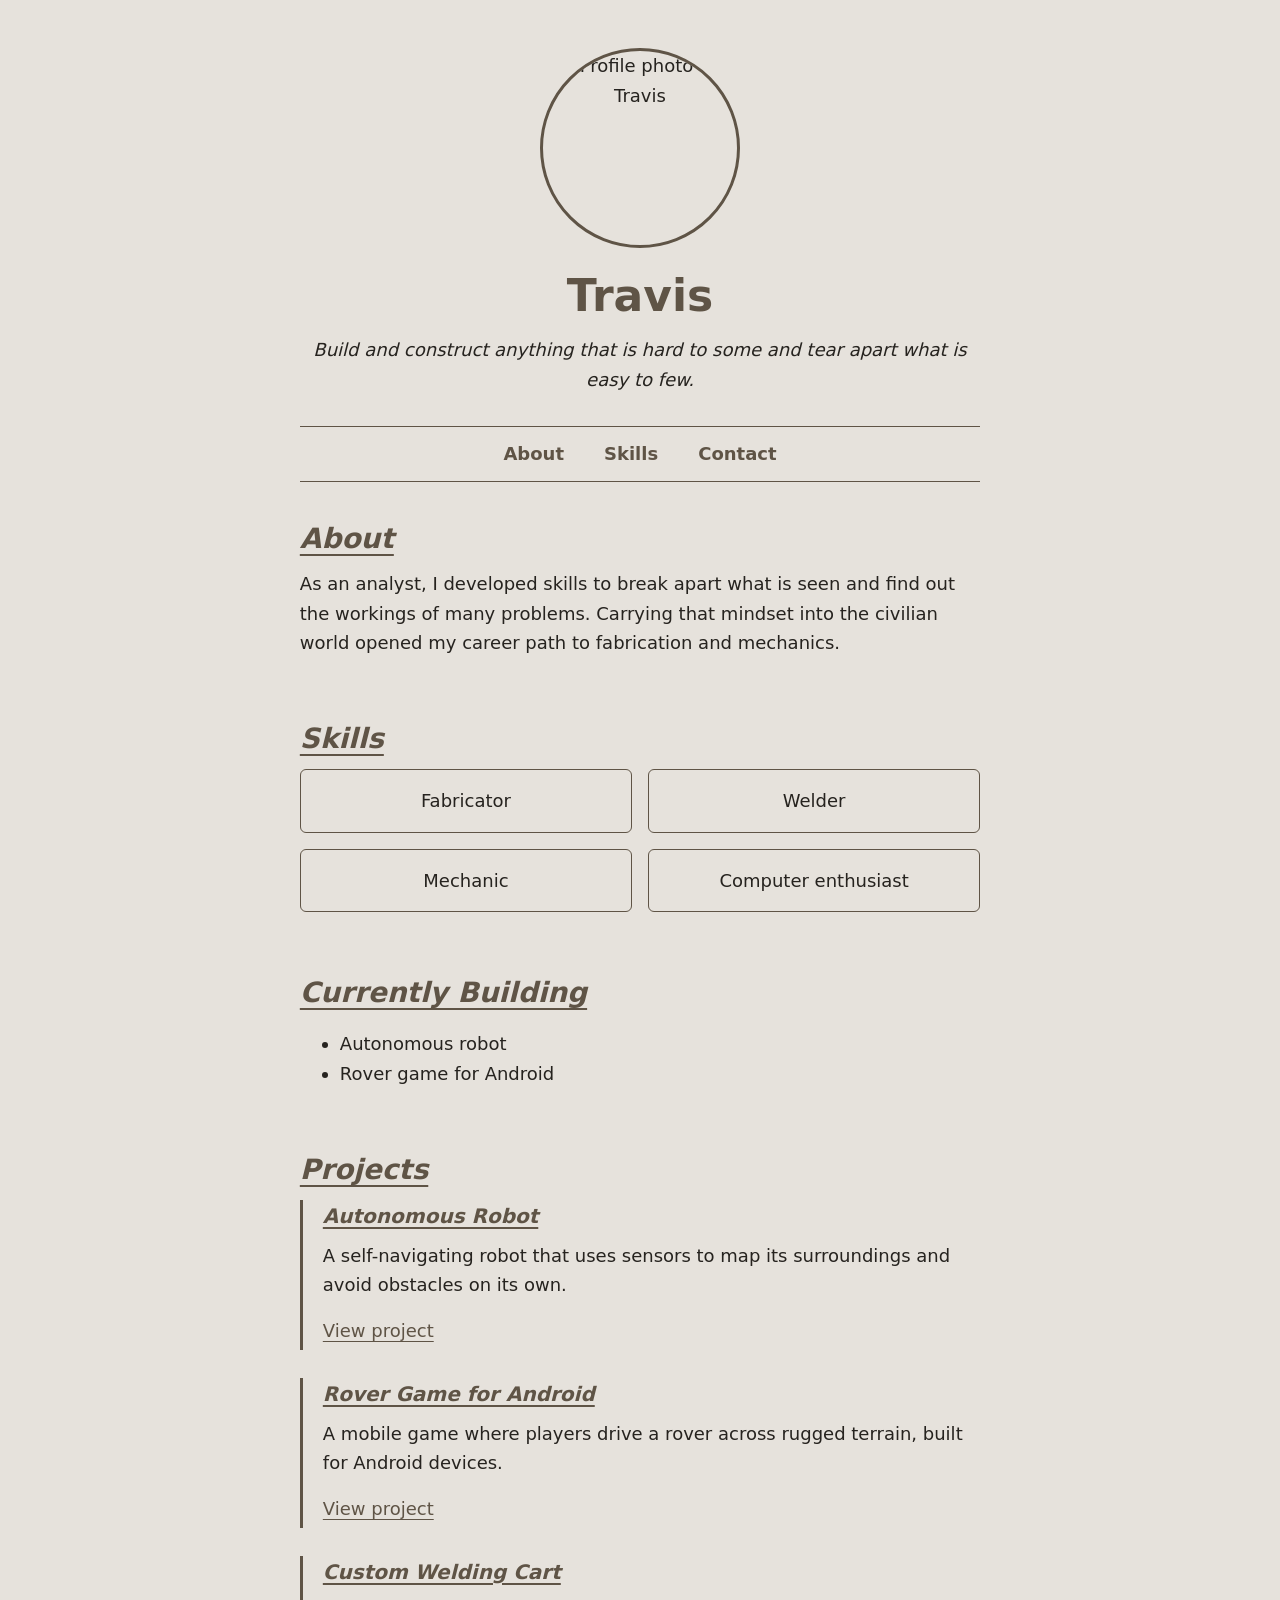
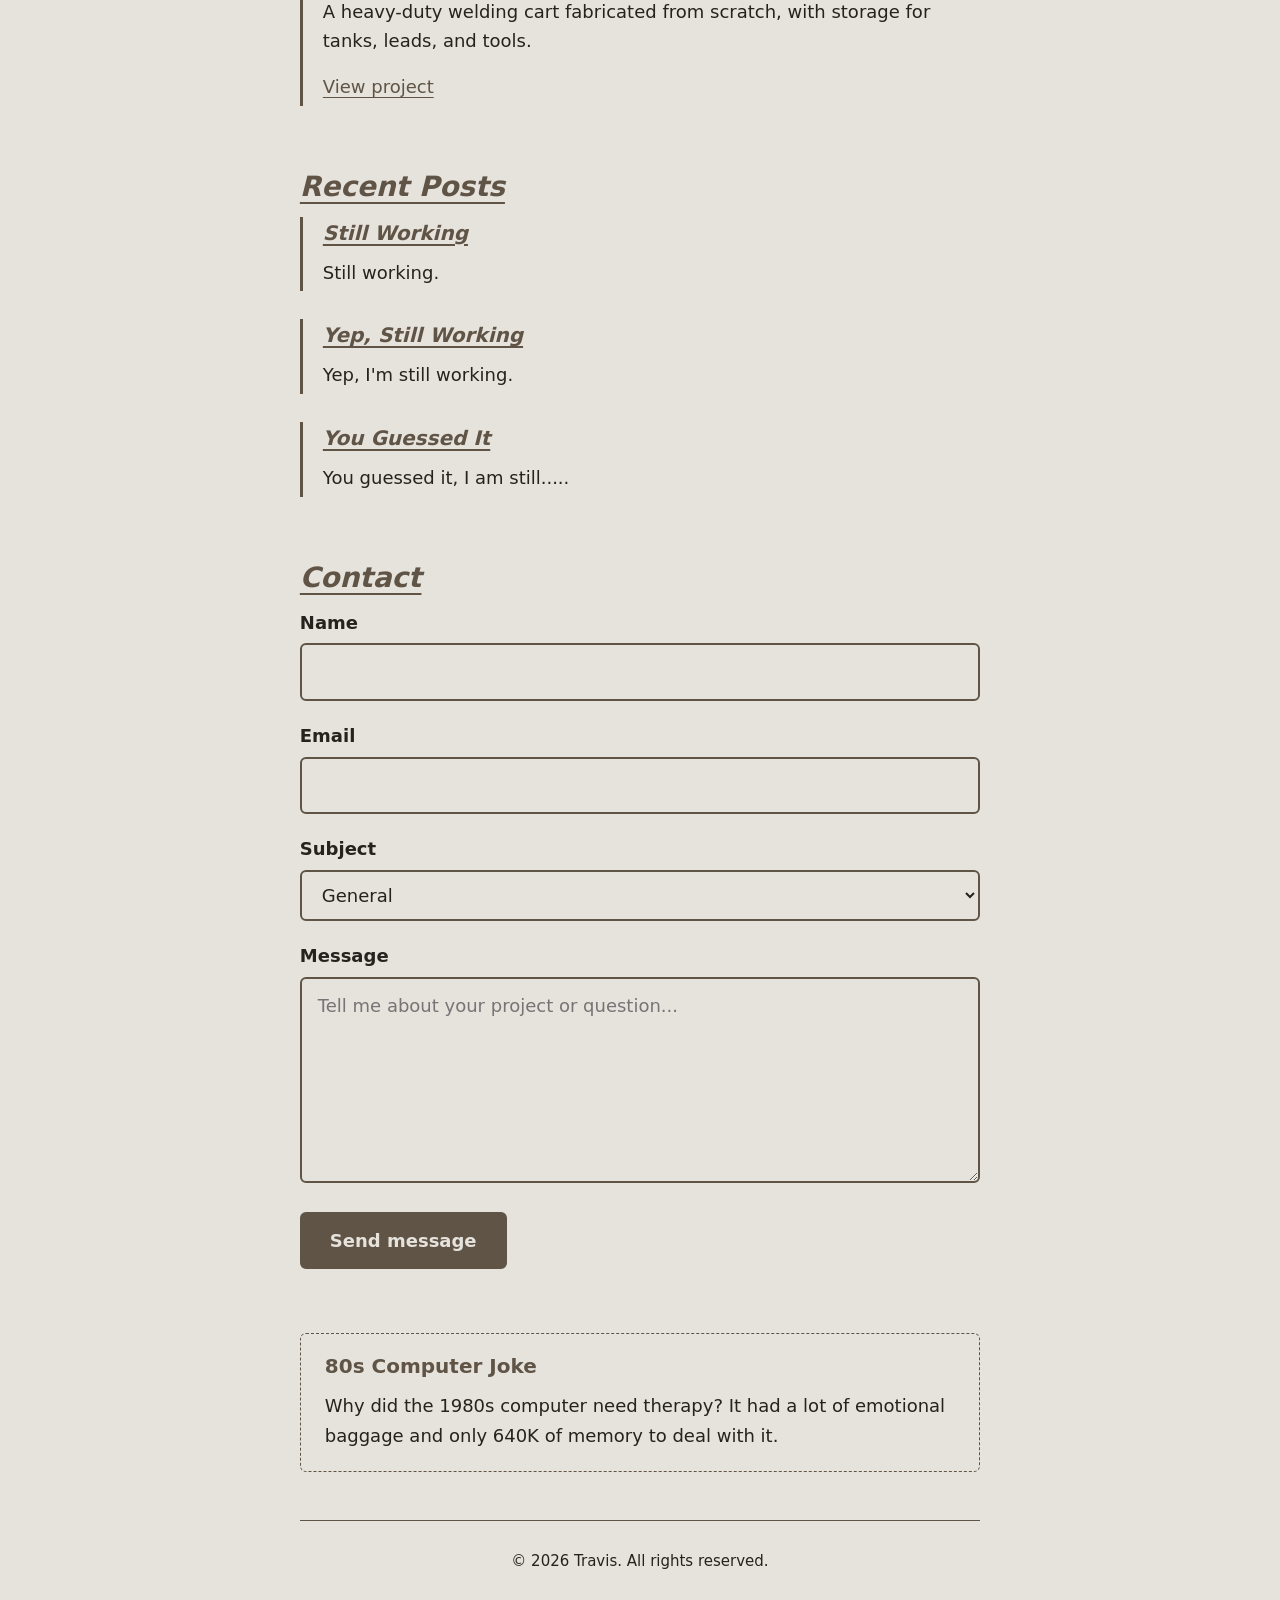
==== index.html @ 4f6b43a0 "Add responsive personal profile page with contact form - index.html: profile page structure and a co" ====
<!DOCTYPE html>
<html lang="en">
<head>
  <meta charset="UTF-8">
  <meta name="viewport" content="width=device-width, initial-scale=1.0">
  <meta name="description" content="Personal profile of Travis, an engineer building for the future.">
  <title>Travis | Profile</title>
  <link rel="stylesheet" href="styles.css">
  <script src="script.js" defer></script>
</head>
<body>

  <header>
    <img src="https://placehold.co/200x200" alt="Profile photo of Travis" width="200" height="200">
    <h1>Travis</h1>
    <p>Build and construct anything that is hard to some and tear apart what is easy to few.</p>
  </header>

  <nav aria-label="Main navigation">
    <button type="button" class="nav-toggle" aria-expanded="false" aria-controls="nav-links" aria-label="Open menu">
      <span class="nav-toggle-line"></span>
      <span class="nav-toggle-line"></span>
      <span class="nav-toggle-line"></span>
    </button>
    <ul id="nav-links">
      <li><a href="#">About</a></li>
      <li><a href="#">Skills</a></li>
      <li><a href="#">Contact</a></li>
    </ul>
  </nav>

  <main>
    <section id="about">
      <h2>About</h2>
      <p>
        As an analyst, I developed skills to break apart what is seen and find out
        the workings of many problems. Carrying that mindset into the civilian world
        opened my career path to fabrication and mechanics.
      </p>
    </section>

    <section id="skills">
      <h2>Skills</h2>
      <ul>
        <li>Fabricator</li>
        <li>Welder</li>
        <li>Mechanic</li>
        <li>Computer enthusiast</li>
      </ul>
    </section>

    <section id="currently-building">
      <h2>Currently Building</h2>
      <ul>
        <li>Autonomous robot</li>
        <li>Rover game for Android</li>
      </ul>
    </section>

    <section id="projects">
      <h2>Projects</h2>

      <article>
        <h3>Autonomous Robot</h3>
        <p>A self-navigating robot that uses sensors to map its surroundings and avoid obstacles on its own.</p>
        <a href="#">View project</a>
      </article>

      <article>
        <h3>Rover Game for Android</h3>
        <p>A mobile game where players drive a rover across rugged terrain, built for Android devices.</p>
        <a href="#">View project</a>
      </article>

      <article>
        <h3>Custom Welding Cart</h3>
        <p>A heavy-duty welding cart fabricated from scratch, with storage for tanks, leads, and tools.</p>
        <a href="#">View project</a>
      </article>
    </section>

    <section id="recent-posts">
      <h2>Recent Posts</h2>

      <article>
        <h3>Still Working</h3>
        <p>Still working.</p>
      </article>

      <article>
        <h3>Yep, Still Working</h3>
        <p>Yep, I'm still working.</p>
      </article>

      <article>
        <h3>You Guessed It</h3>
        <p>You guessed it, I am still.....</p>
      </article>
    </section>

    <section id="contact">
      <h2>Contact</h2>
      <form action="#" method="post">
        <p>
          <label for="name">Name</label>
          <input type="text" id="name" name="name" autocomplete="name" required>
        </p>

        <p>
          <label for="email">Email</label>
          <input type="email" id="email" name="email" autocomplete="email" required>
        </p>

        <p>
          <label for="subject">Subject</label>
          <select id="subject" name="subject">
            <option value="general">General</option>
            <option value="project-inquiry">Project inquiry</option>
            <option value="other">Other</option>
          </select>
        </p>

        <p>
          <label for="message">Message</label>
          <textarea id="message" name="message" rows="6" placeholder="Tell me about your project or question..." required></textarea>
        </p>

        <button type="submit">Send message</button>
      </form>
    </section>
  </main>

  <aside>
    <h2>80s Computer Joke</h2>
    <p>
      Why did the 1980s computer need therapy?
      It had a lot of emotional baggage and only 640K of memory to deal with it.
    </p>
  </aside>

  <footer>
    <p><small>&copy; 2026 Travis. All rights reserved.</small></p>
  </footer>

</body>
</html>
---- styles.css ----
/* ==========================================================================
   1. COLOR PALETTE
   Three colors only, stored as variables so they're easy to change later.
   ========================================================================== */
:root {
  --color-bg: #e6e2dc;      /* pale warm stone grey: page background */
  --color-text: #26231f;    /* near-black with a brown tint: body text */
  --color-accent: #5f5446;  /* deep earthy taupe: headings, links, borders */

  --radius: 0.375rem;       /* shared corner rounding */

  /* ------------------------------------------------------------------------
     FLUID TYPE SCALE (clamp)
     clamp(MIN, PREFERRED, MAX):
       MIN       = size on small phones (~375px wide)
       PREFERRED = rem + vw, so text grows smoothly as the screen widens
       MAX       = size on desktops (~1280px wide and up)
     Mixing rem into the middle value keeps browser zoom working.
     No breakpoints needed for font sizes.
     ------------------------------------------------------------------------ */
  --fs-body: clamp(1rem, 0.95rem + 0.22vw, 1.125rem);
  --fs-h1:   clamp(2rem, 1.69rem + 1.33vw, 2.75rem);
  --fs-h2:   clamp(1.4rem, 1.25rem + 0.62vw, 1.75rem);
  --fs-h3:   clamp(1.1rem, 1.04rem + 0.27vw, 1.25rem);
}


/* ==========================================================================
   2. BASE / RESET
   Predictable sizing and a clean starting point.
   ========================================================================== */
*,
*::before,
*::after {
  box-sizing: border-box;
}

html {
  font-size: 100%;          /* 1rem = browser default (usually 16px) */
}

img {
  max-width: 100%;
  height: auto;
  display: block;
}


/* ==========================================================================
   3. PAGE LAYOUT & TYPOGRAPHY
   Centered column, limited line length, system fonts.
   ========================================================================== */
/* Mobile-first: on phones the page uses the full screen width.
   The larger 65ch max-width is applied in the media query (section 12). */
body {
  max-width: 100%;
  margin: 0 auto;                 /* centers the page horizontally */
  padding: 1.25rem 1rem;
  background-color: var(--color-bg);
  color: var(--color-text);
  font-family: system-ui, -apple-system, "Segoe UI", Roboto, "Helvetica Neue", Arial, sans-serif;
  font-size: var(--fs-body);      /* fluid: 1rem -> 1.125rem */
  line-height: 1.65;
}

h1,
h2,
h3 {
  color: var(--color-accent);
  line-height: 1.25;
  margin: 0 0 0.75rem;
}

/* Fluid heading sizes (see the type scale in section 1) */
h1 { font-size: var(--fs-h1); }   /* 2rem   -> 2.75rem */
h2 { font-size: var(--fs-h2); }   /* 1.4rem -> 1.75rem */
h3 { font-size: var(--fs-h3); }   /* 1.1rem -> 1.25rem */

p {
  margin: 0 0 1rem;
}

a {
  color: var(--color-accent);
  text-underline-offset: 0.2em;
}

/* Hover effect for all clickable text (links + buttons):
   text deepens to near-black and looks almost bold.
   A text-shadow "faux bold" is used instead of font-weight so the
   text doesn't grow wider and shove neighboring words around. */
a,
button {
  transition: color 0.15s ease, text-shadow 0.15s ease;
}

a:hover,
a:focus-visible,
button:hover,
button:focus-visible {
  color: var(--color-text);
  text-shadow: 0.03em 0 0 currentColor, -0.03em 0 0 currentColor;
}


/* ==========================================================================
   4. HEADER
   Profile photo, name, and tagline, centered.
   ========================================================================== */
header {
  text-align: center;
  padding-bottom: 2rem;
}

header img {
  margin: 0 auto 1.25rem;
  border-radius: 50%;            /* circular profile photo */
  border: 3px solid var(--color-accent);
}

header p {
  font-style: italic;
  margin: 0;
}


/* ==========================================================================
   5. NAVIGATION (flexbox)
   Phones: links stacked vertically, one per line.
   Larger screens: horizontal row (see section 12).
   ========================================================================== */
nav {
  border-top: 1px solid var(--color-accent);
  border-bottom: 1px solid var(--color-accent);
  padding: 0.75rem 0;
  margin-bottom: 2.5rem;
}

nav ul {
  display: flex;
  flex-direction: column;         /* stacked on phones */
  align-items: center;
  gap: 0.5rem;
  list-style: none;
  margin: 0;
  padding: 0;
}

nav a {
  font-weight: 600;
  text-decoration: none;
}

nav a:hover,
nav a:focus-visible {
  text-decoration: underline;
}

/* --- Hamburger menu (phones only) ---------------------------------------
   Three lines that open/close the nav. script.js adds the
   .nav-collapsible class to <nav>; without it (JS off) the button stays
   hidden and the links stay visible, so the nav always works.
   "nav button.nav-toggle" is used so these rules beat the general
   button styles in section 10. */

nav button.nav-toggle {
  display: none;
}

nav.nav-collapsible button.nav-toggle {
  display: flex;
  flex-direction: column;
  justify-content: center;
  gap: 5px;
  width: 2.75rem;
  height: 2.75rem;
  margin: 0 auto;
  padding: 0.5rem;
  background-color: transparent;
  border: 2px solid var(--color-accent);
  border-radius: var(--radius);
  cursor: pointer;
}

nav.nav-collapsible button.nav-toggle:hover,
nav.nav-collapsible button.nav-toggle:focus-visible {
  background-color: transparent;
  border-color: var(--color-text);
}

/* The three lines */
.nav-toggle-line {
  display: block;
  width: 100%;
  height: 3px;
  background-color: var(--color-accent);
  border-radius: 2px;
  transition: transform 0.2s ease, opacity 0.2s ease;
}

nav button.nav-toggle:hover .nav-toggle-line {
  background-color: var(--color-text);
}

/* When open, the three lines turn into an X */
.nav-toggle[aria-expanded="true"] .nav-toggle-line:nth-child(1) {
  transform: translateY(8px) rotate(45deg);
}

.nav-toggle[aria-expanded="true"] .nav-toggle-line:nth-child(2) {
  opacity: 0;
}

.nav-toggle[aria-expanded="true"] .nav-toggle-line:nth-child(3) {
  transform: translateY(-8px) rotate(-45deg);
}

/* Links are collapsed by default on phones... */
nav.nav-collapsible ul {
  display: none;
}

/* ...and drop down when the button is open */
nav.nav-collapsible .nav-toggle[aria-expanded="true"] + ul {
  display: flex;
  margin-top: 0.75rem;
}


/* ==========================================================================
   6. MAIN SECTIONS
   Even vertical spacing between each section.
   ========================================================================== */
main section {
  margin-bottom: 3rem;
}

/* All headings inside <main> are italic and underlined */
main h2,
main h3 {
  font-style: italic;
  text-decoration: underline;
  text-underline-offset: 0.2em;
  text-decoration-thickness: 2px;
}


/* ==========================================================================
   7. SKILLS (grid)
   Phones: 1 column.
   Larger screens: 2x2 grid (see section 12).
   ========================================================================== */
#skills ul {
  display: grid;
  grid-template-columns: 1fr;     /* single column on phones */
  gap: 0.75rem;
  list-style: none;
  margin: 0;
  padding: 0;
}

#skills li {
  padding: 0.75rem 1rem;
  border: 1px solid var(--color-accent);
  border-radius: var(--radius);
  text-align: center;
}


/* ==========================================================================
   8. ARTICLES (Projects & Recent Posts)
   Each article gets a left accent bar and breathing room.
   ========================================================================== */
article {
  padding: 0.25rem 0 0.25rem 1.25rem;
  border-left: 3px solid var(--color-accent);
  margin-bottom: 1.75rem;
}

article p:last-child {
  margin-bottom: 0;
}


/* ==========================================================================
   9. ASIDE (80s computer joke)
   Set apart from the main content with a dashed border.
   ========================================================================== */
aside {
  padding: 1.25rem 1.5rem;
  border: 1px dashed var(--color-accent);
  border-radius: var(--radius);
  margin-bottom: 3rem;
}

aside h2 {
  font-size: var(--fs-h3);        /* smaller than main section headings */
}

aside p {
  margin: 0;
}


/* ==========================================================================
   10. CONTACT FORM
   Full-width fields, comfortable padding, clear focus states.
   ========================================================================== */
form p {
  margin-bottom: 1.25rem;
}

label {
  display: block;
  font-weight: 600;
  margin-bottom: 0.375rem;
}

input,
select,
textarea {
  width: 100%;
  padding: 0.75rem 1rem;
  font: inherit;                       /* forms don't inherit fonts by default */
  color: var(--color-text);
  background-color: var(--color-bg);
  border: 2px solid var(--color-accent);
  border-radius: var(--radius);
}

textarea {
  resize: vertical;
  min-height: 8rem;
}

/* Clear focus state: thick outline offset from the field */
input:focus-visible,
select:focus-visible,
textarea:focus-visible {
  outline: 3px solid var(--color-text);
  outline-offset: 2px;
  border-color: var(--color-text);
}

button {
  padding: 0.75rem 1.75rem;
  font: inherit;
  font-weight: 600;
  color: var(--color-bg);
  background-color: var(--color-accent);
  border: 2px solid var(--color-accent);
  border-radius: var(--radius);
  cursor: pointer;
}

/* Button keeps light text on hover since its background turns near-black
   (overrides the general clickable-text color in section 3) */
button:hover,
button:focus-visible {
  color: var(--color-bg);
  background-color: var(--color-text);
  border-color: var(--color-text);
}

button:focus-visible {
  outline: 3px solid var(--color-text);
  outline-offset: 3px;
}


/* ==========================================================================
   11. FOOTER
   ========================================================================== */
footer {
  text-align: center;
  padding-top: 1.5rem;
  border-top: 1px solid var(--color-accent);
}

footer p {
  margin: 0;
}


/* ==========================================================================
   12. RESPONSIVE: TABLETS & DESKTOPS (min-width: 768px)
   Everything above is the mobile (phone) default.
   These rules override it on screens 768px and wider.
   ========================================================================== */
@media (min-width: 768px) {

  /* Body re-centers in a readable column */
  body {
    max-width: 65ch;
    padding: 2rem 1.5rem;
  }

  /* Nav switches to a horizontal row with even gaps */
  nav ul {
    flex-direction: row;
    justify-content: center;
    flex-wrap: wrap;
    gap: 2rem;
  }

  /* Hide the hamburger and always show the links */
  nav.nav-collapsible button.nav-toggle {
    display: none;
  }

  nav.nav-collapsible ul,
  nav.nav-collapsible .nav-toggle[aria-expanded="true"] + ul {
    display: flex;
    margin-top: 0;
  }

  /* Skills become a 2x2 grid */
  #skills ul {
    grid-template-columns: repeat(2, 1fr);
  }
}


/* ==========================================================================
   13. RESPONSIVE: LARGE TABLETS & DESKTOPS (min-width: 1024px)
   Builds on section 12. Covers landscape tablets (e.g. iPad landscape)
   and up. With this block, 768px–1023px acts as the "portrait tablet" range.
   ========================================================================== */
@media (min-width: 1024px) {

  /* Font sizes are handled by clamp() in section 1, not here */
  body {
    padding: 3rem 2rem;
  }

  /* More breathing room between sections */
  main section {
    margin-bottom: 4rem;
  }

  /* Wider gaps between nav links and skill tiles */
  nav ul {
    gap: 2.5rem;
  }

  #skills ul {
    gap: 1rem;
  }

  #skills li {
    padding: 1rem 1.25rem;
  }
}
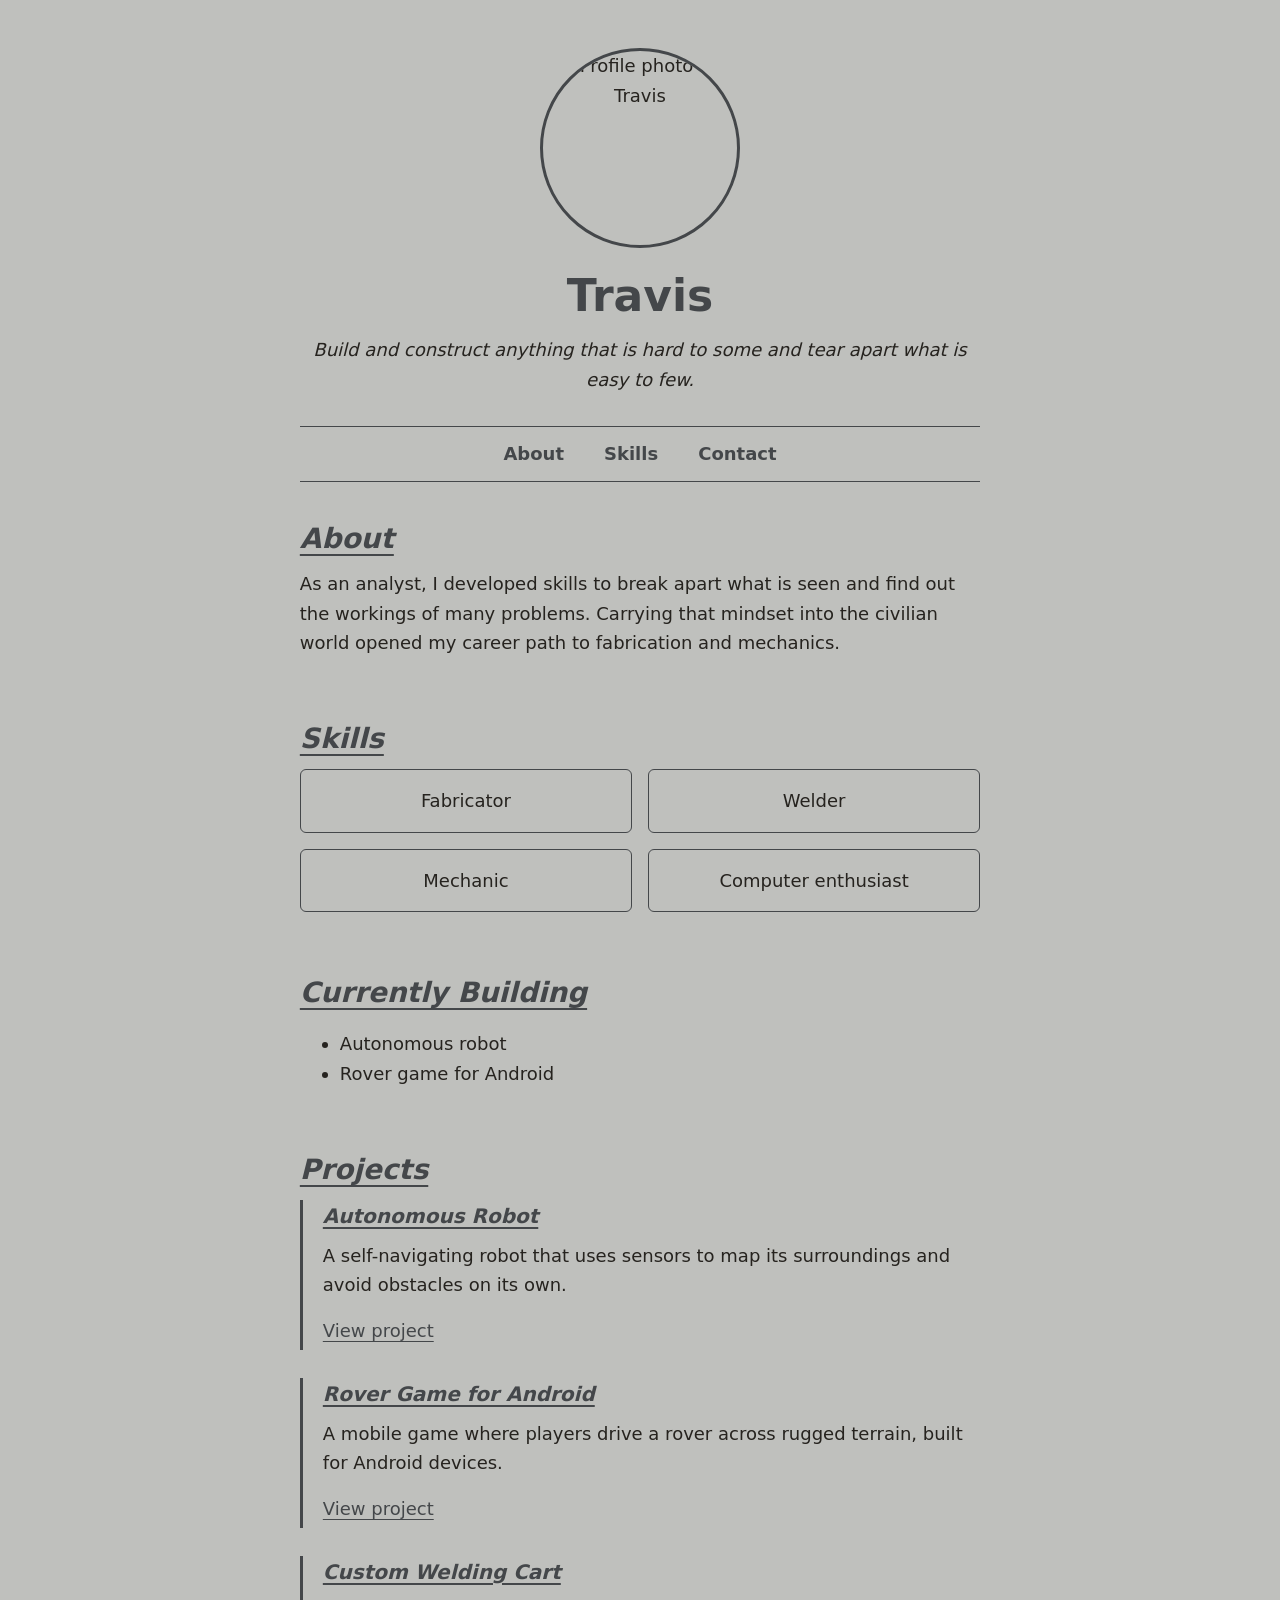
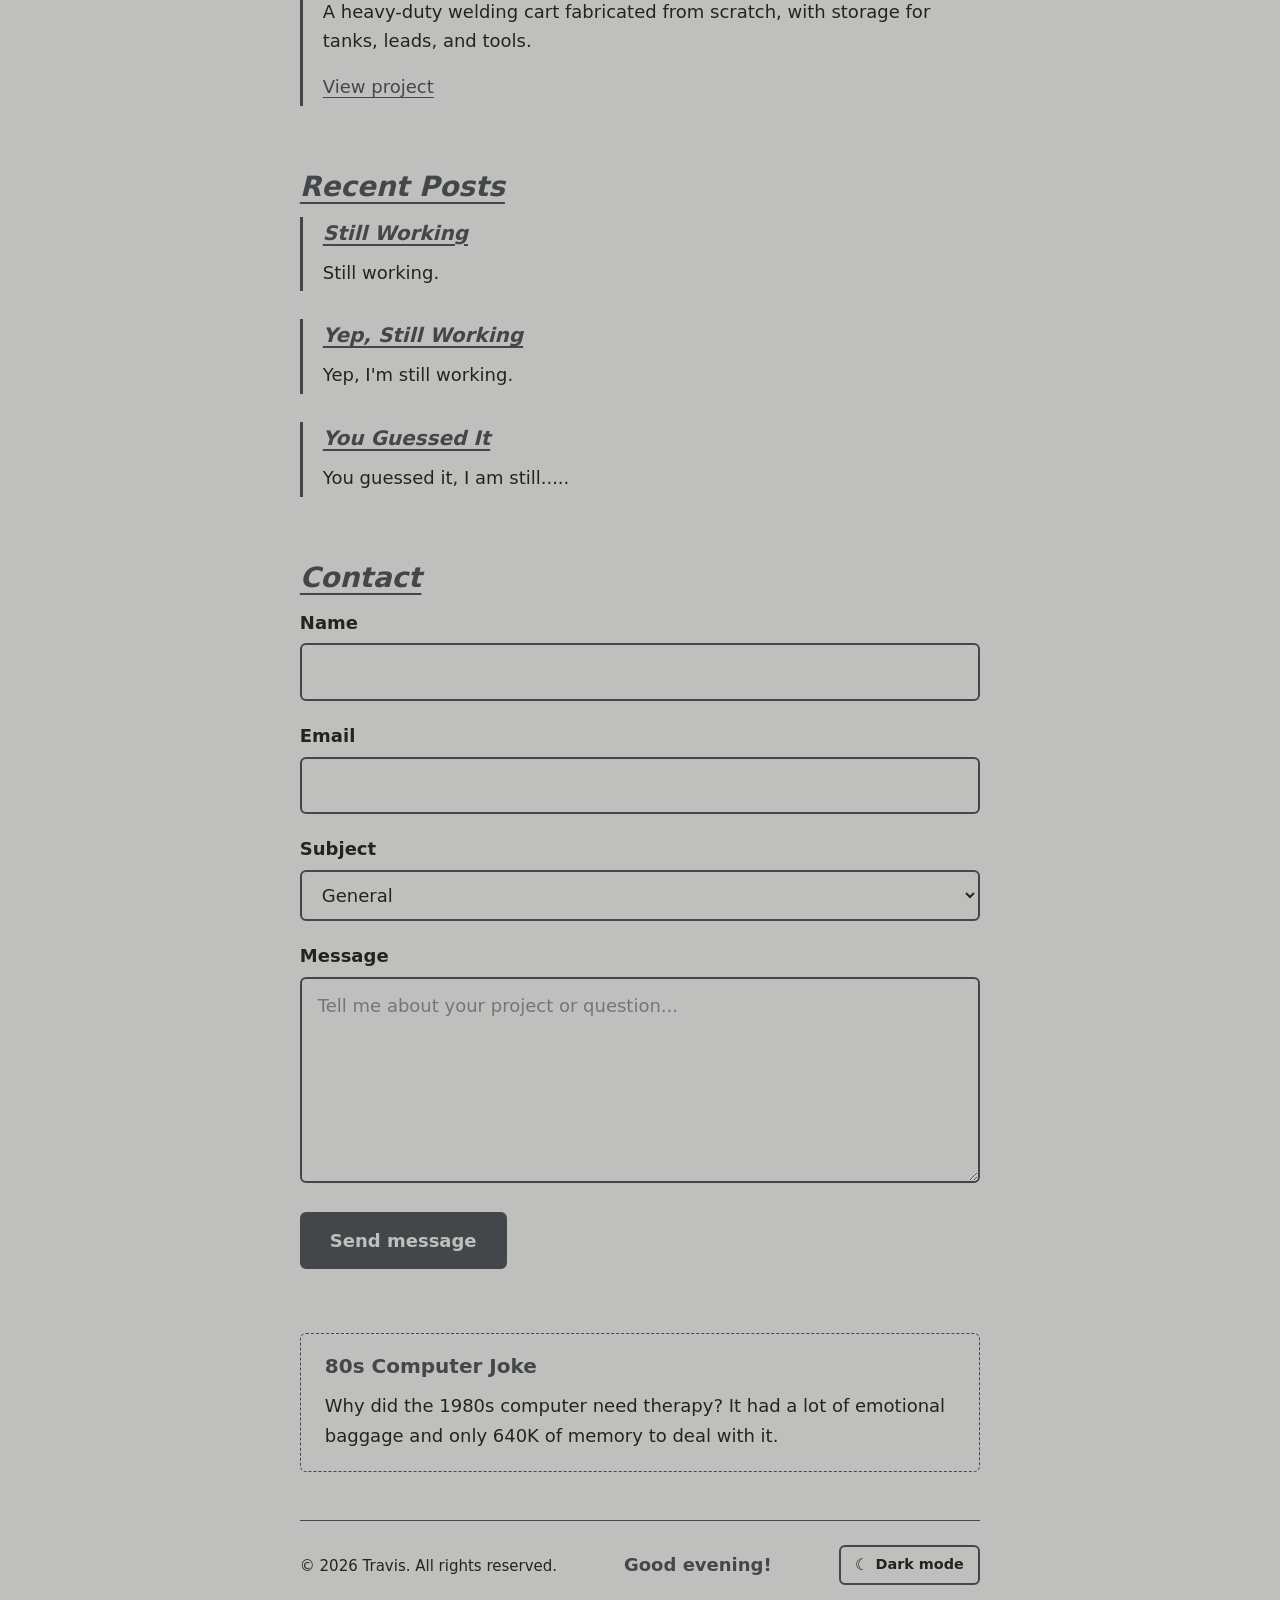
==== commit 41fa536f: "Add dark/light theme toggle and time-based greeting to footer - Footer is now one row: copyright, gr" ====
--- a/index.html
+++ b/index.html
@@ -6,6 +6,17 @@
   <meta name="description" content="Personal profile of Travis, an engineer building for the future.">
   <title>Travis | Profile</title>
   <link rel="stylesheet" href="styles.css">
+  <!-- Apply the saved (or system) theme before the page paints, so there's no flash -->
+  <script>
+    (function () {
+      var theme;
+      try { theme = localStorage.getItem("theme"); } catch (e) {}
+      if (theme !== "dark" && theme !== "light") {
+        theme = window.matchMedia("(prefers-color-scheme: dark)").matches ? "dark" : "light";
+      }
+      document.documentElement.setAttribute("data-theme", theme);
+    })();
+  </script>
   <script src="script.js" defer></script>
 </head>
 <body>
@@ -139,7 +150,12 @@
   </aside>
 
   <footer>
-    <p><small>&copy; 2026 Travis. All rights reserved.</small></p>
+    <p class="footer-copyright"><small>&copy; 2026 Travis. All rights reserved.</small></p>
+    <p class="footer-greeting" id="greeting">Hello!</p>
+    <button type="button" class="theme-toggle" aria-pressed="false">
+      <span class="theme-toggle-icon" aria-hidden="true">&#9790;</span>
+      <span class="theme-toggle-text">Dark mode</span>
+    </button>
   </footer>
 
 </body>
--- a/styles.css
+++ b/styles.css
@@ -3,9 +3,9 @@
    Three colors only, stored as variables so they're easy to change later.
    ========================================================================== */
 :root {
-  --color-bg: #e6e2dc;      /* pale warm stone grey: page background */
+  --color-bg: #bfc0bd;      /* primer sealer grey: page background */
   --color-text: #26231f;    /* near-black with a brown tint: body text */
-  --color-accent: #5f5446;  /* deep earthy taupe: headings, links, borders */
+  --color-accent: #44474a;  /* neutral charcoal: headings, links, borders */
 
   --radius: 0.375rem;       /* shared corner rounding */
 
@@ -24,6 +24,15 @@
   --fs-h3:   clamp(1.1rem, 1.04rem + 0.27vw, 1.25rem);
 }
 
+/* Dark theme: same three roles, swapped for a dark background.
+   Set by the theme toggle in the footer (see script.js). */
+:root[data-theme="dark"] {
+  --color-bg: #1f2022;      /* deep charcoal: page background */
+  --color-text: #e4e3df;    /* soft off-white: body text */
+  --color-accent: #a9acaf;  /* light grey: headings, links, borders */
+  color-scheme: dark;       /* dark scrollbars and form controls */
+}
+
 
 /* ==========================================================================
    2. BASE / RESET
@@ -377,8 +386,54 @@
   border-top: 1px solid var(--color-accent);
 }
 
+/* One row: copyright (left), greeting (middle), theme toggle (right).
+   Items are spaced evenly and centered vertically on the same line. */
+footer {
+  display: flex;
+  justify-content: space-between;
+  align-items: center;
+  gap: 0.75rem 1rem;
+  padding-bottom: 0.5rem;
+}
+
 footer p {
   margin: 0;
+}
+
+.footer-greeting {
+  font-weight: 600;
+  color: var(--color-accent);
+}
+
+/* Theme toggle: an outlined button, smaller than the form's submit button */
+footer .theme-toggle {
+  display: inline-flex;
+  align-items: center;
+  gap: 0.4rem;
+  padding: 0.4rem 0.9rem;
+  font-size: 0.9rem;
+  color: var(--color-text);
+  background-color: transparent;
+  border: 2px solid var(--color-accent);
+}
+
+footer .theme-toggle:hover,
+footer .theme-toggle:focus-visible {
+  color: var(--color-bg);
+  background-color: var(--color-text);
+  border-color: var(--color-text);
+}
+
+.theme-toggle-icon {
+  font-size: 1.1em;
+  line-height: 1;
+}
+
+/* Below 480px there isn't room for one row, so stack the items centered */
+@media (max-width: 479px) {
+  footer {
+    flex-direction: column;
+  }
 }
 
 
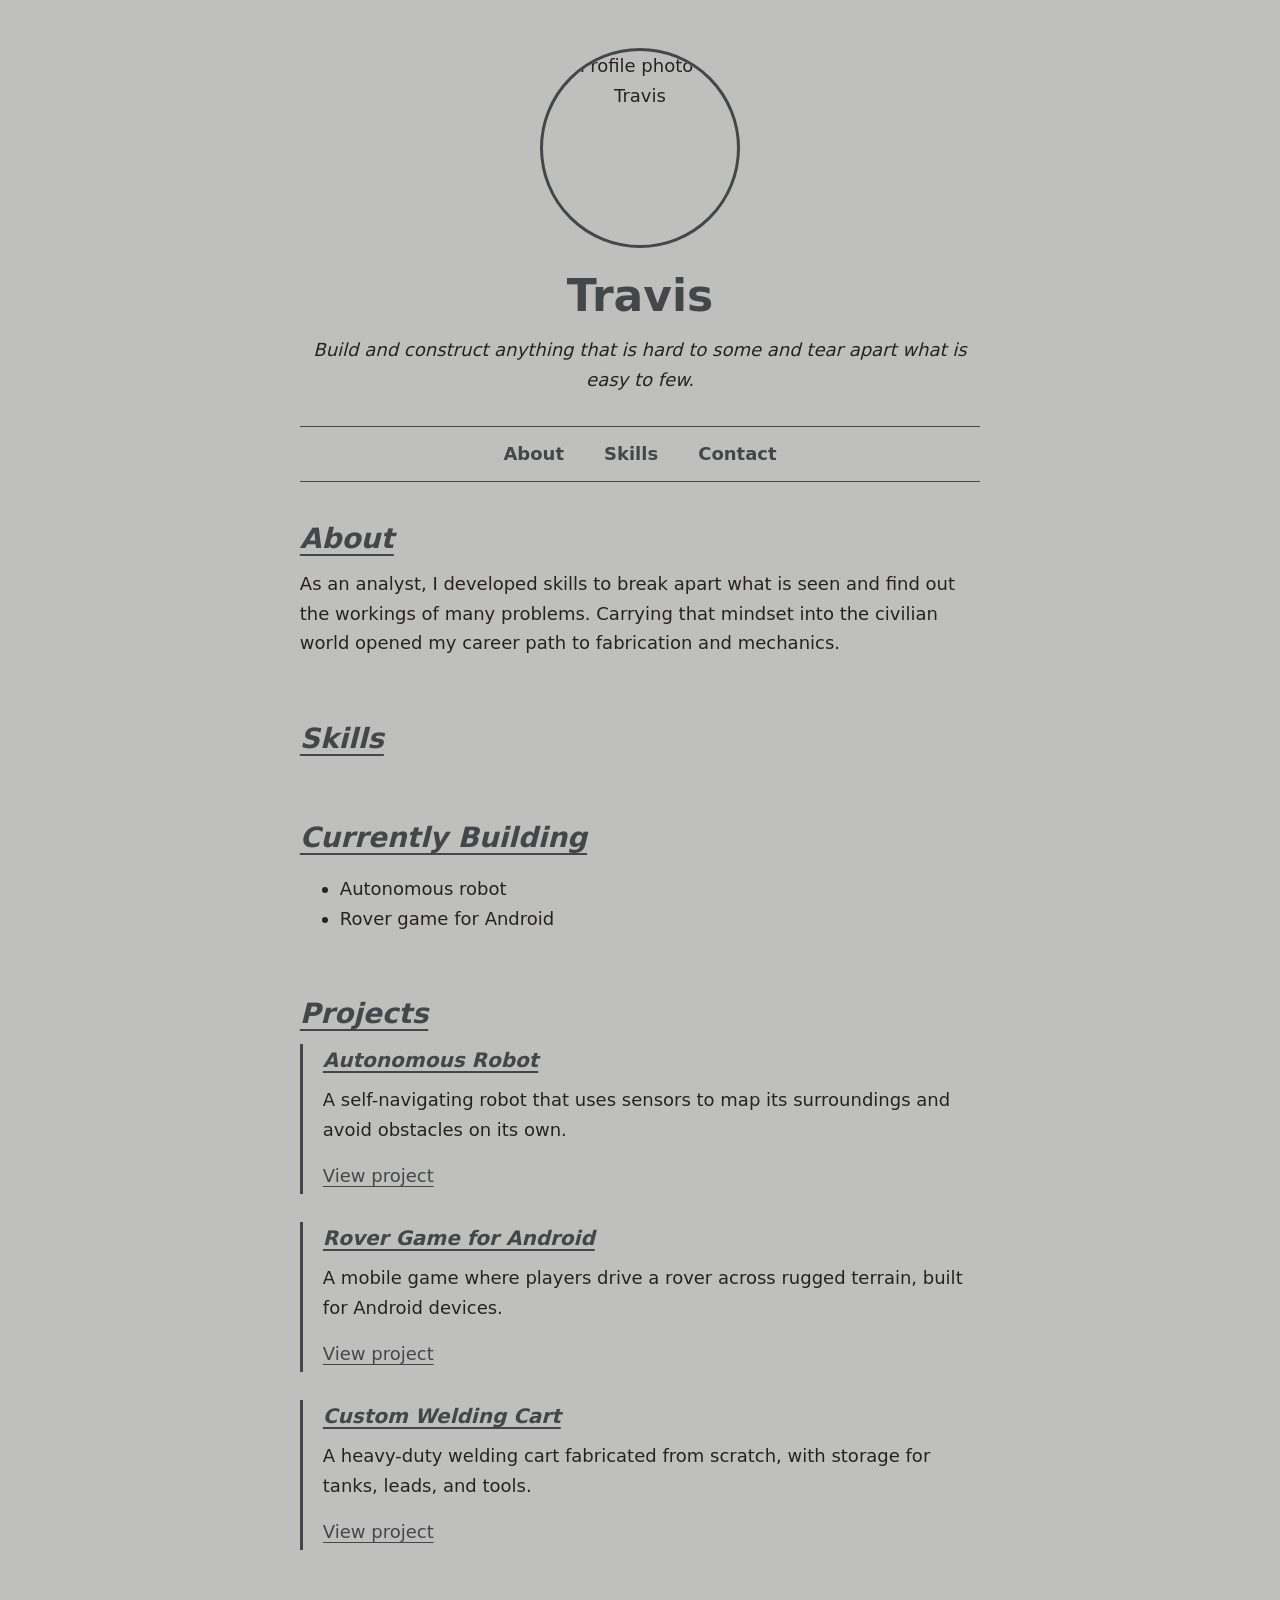
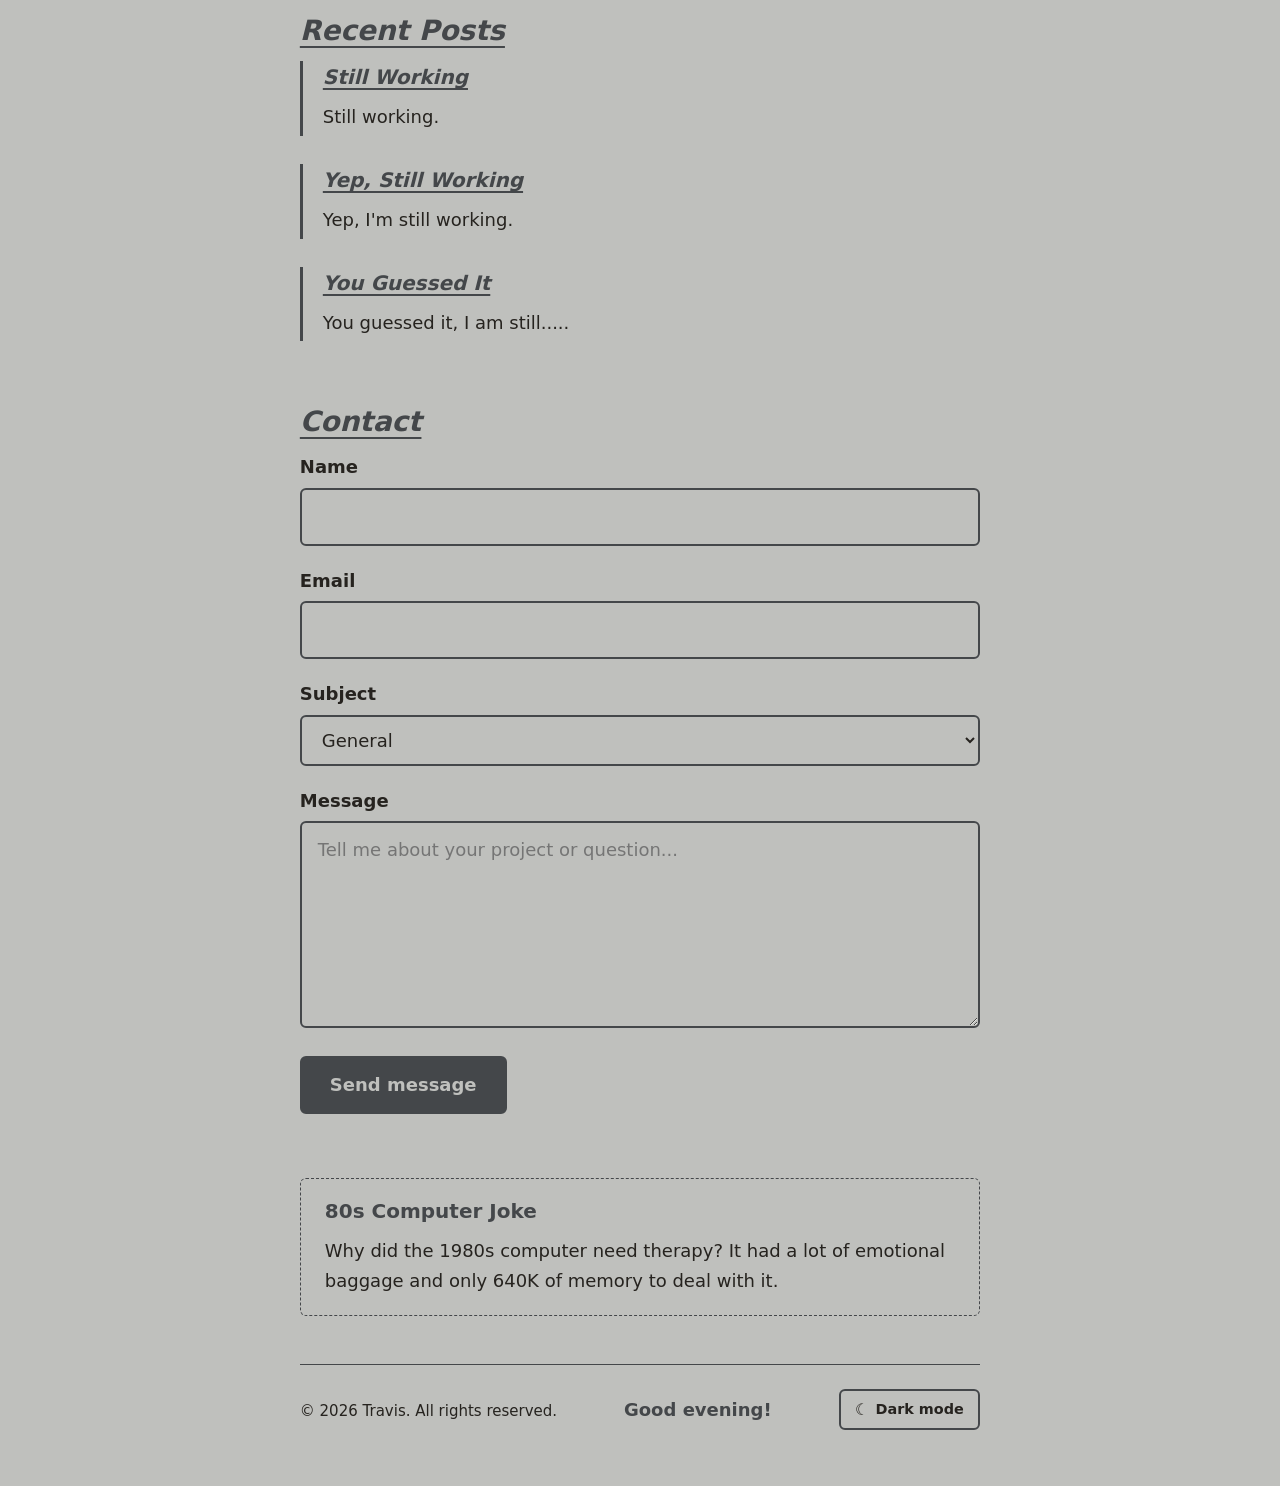
==== commit 4fa48629: "Make Skills heading a show/hide toggle for the skills list - Skills heading is now a button styled e" ====
--- a/index.html
+++ b/index.html
@@ -51,8 +51,11 @@
     </section>
 
     <section id="skills">
-      <h2>Skills</h2>
-      <ul>
+      <!-- The heading holds a button that shows/hides the list (see script.js) -->
+      <h2>
+        <button type="button" class="skills-toggle" aria-expanded="true" aria-controls="skills-list">Skills</button>
+      </h2>
+      <ul id="skills-list">
         <li>Fabricator</li>
         <li>Welder</li>
         <li>Mechanic</li>
--- a/styles.css
+++ b/styles.css
@@ -275,6 +275,36 @@
   text-align: center;
 }
 
+/* The display: grid above would override the "hidden" attribute,
+   so hidden lists need this to actually disappear */
+#skills ul[hidden] {
+  display: none;
+}
+
+/* Show/hide button inside the Skills heading: styled as plain heading
+   text (no box) so it looks exactly like the other section titles.
+   Hover uses the same text effect as links (section 3). */
+#skills .skills-toggle {
+  padding: 0;
+  font: inherit;                    /* same size and weight as the h2 */
+  color: inherit;                   /* same color as the other headings */
+  background: none;
+  border: none;
+  border-radius: 0;
+  text-align: left;
+  /* Underlines don't pass from the h2 into a button, so repeat the
+     heading underline here (matches "main h2" in section 6) */
+  text-decoration: underline;
+  text-underline-offset: 0.2em;
+  text-decoration-thickness: 2px;
+}
+
+#skills .skills-toggle:hover,
+#skills .skills-toggle:focus-visible {
+  color: var(--color-text);
+  background: none;
+}
+
 
 /* ==========================================================================
    8. ARTICLES (Projects & Recent Posts)
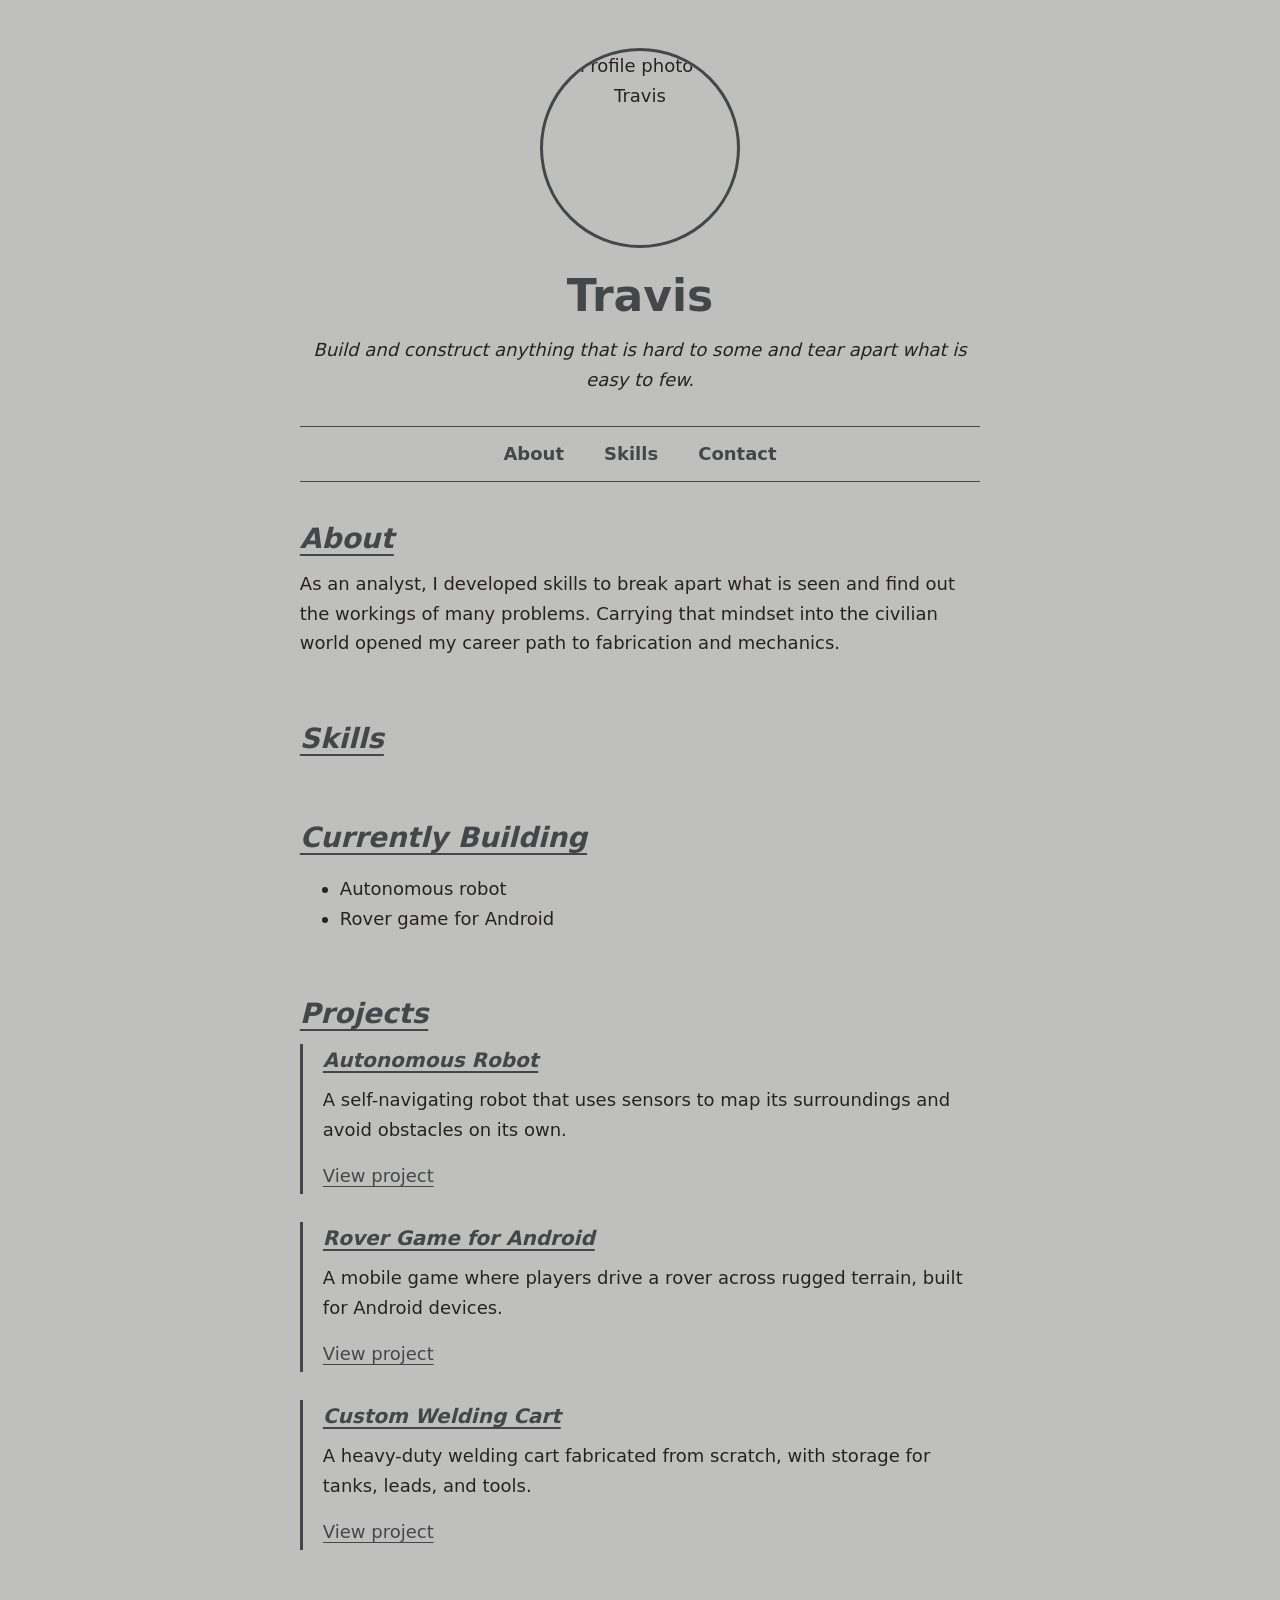
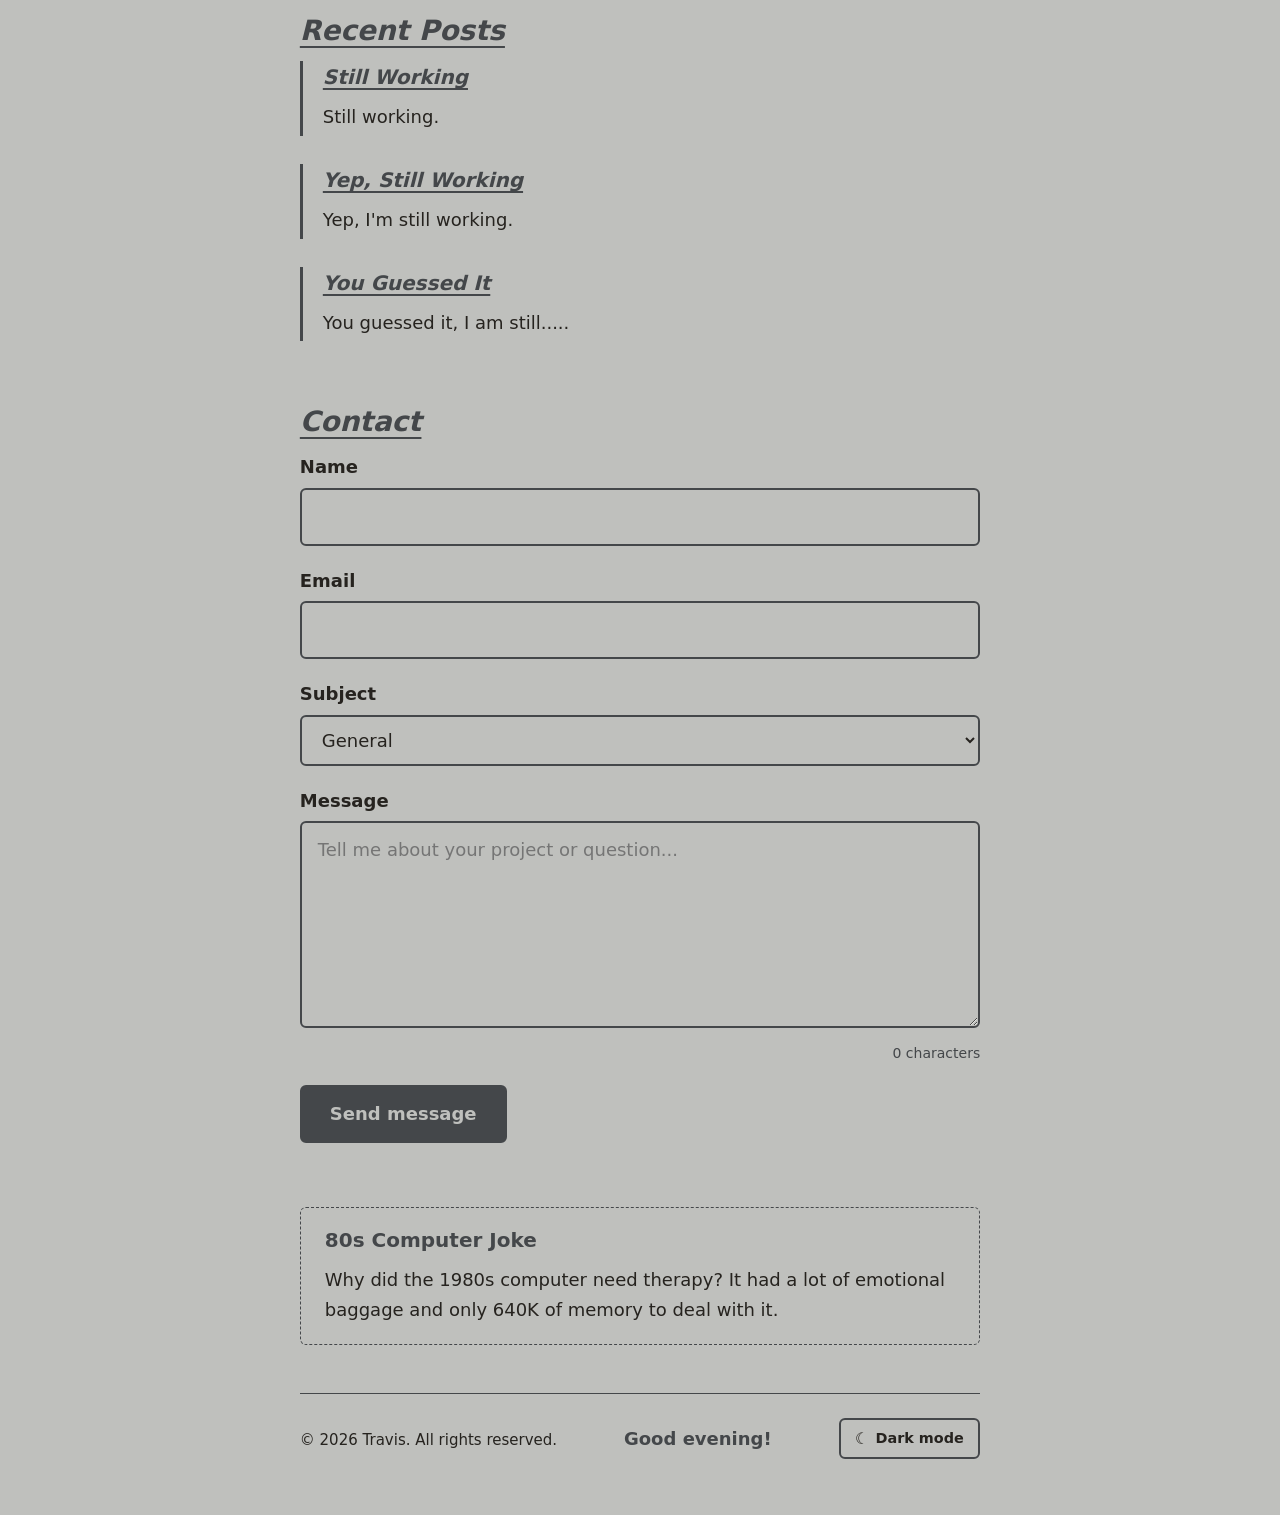
==== commit 415f661c: "Add character counter below the contact form message box - Shows "N characters" right-aligned under " ====
--- a/index.html
+++ b/index.html
@@ -136,7 +136,9 @@
 
         <p>
           <label for="message">Message</label>
-          <textarea id="message" name="message" rows="6" placeholder="Tell me about your project or question..." required></textarea>
+          <textarea id="message" name="message" rows="6" placeholder="Tell me about your project or question..." aria-describedby="message-count" required></textarea>
+          <!-- Character counter, updated by script.js -->
+          <span class="char-count" id="message-count">0 characters</span>
         </p>
 
         <button type="submit">Send message</button>
--- a/styles.css
+++ b/styles.css
@@ -372,6 +372,15 @@
   min-height: 8rem;
 }
 
+/* Character counter: right-aligned just below the message box */
+.char-count {
+  display: block;
+  margin-top: 0.375rem;
+  text-align: right;
+  font-size: 0.875rem;
+  color: var(--color-accent);
+}
+
 /* Clear focus state: thick outline offset from the field */
 input:focus-visible,
 select:focus-visible,
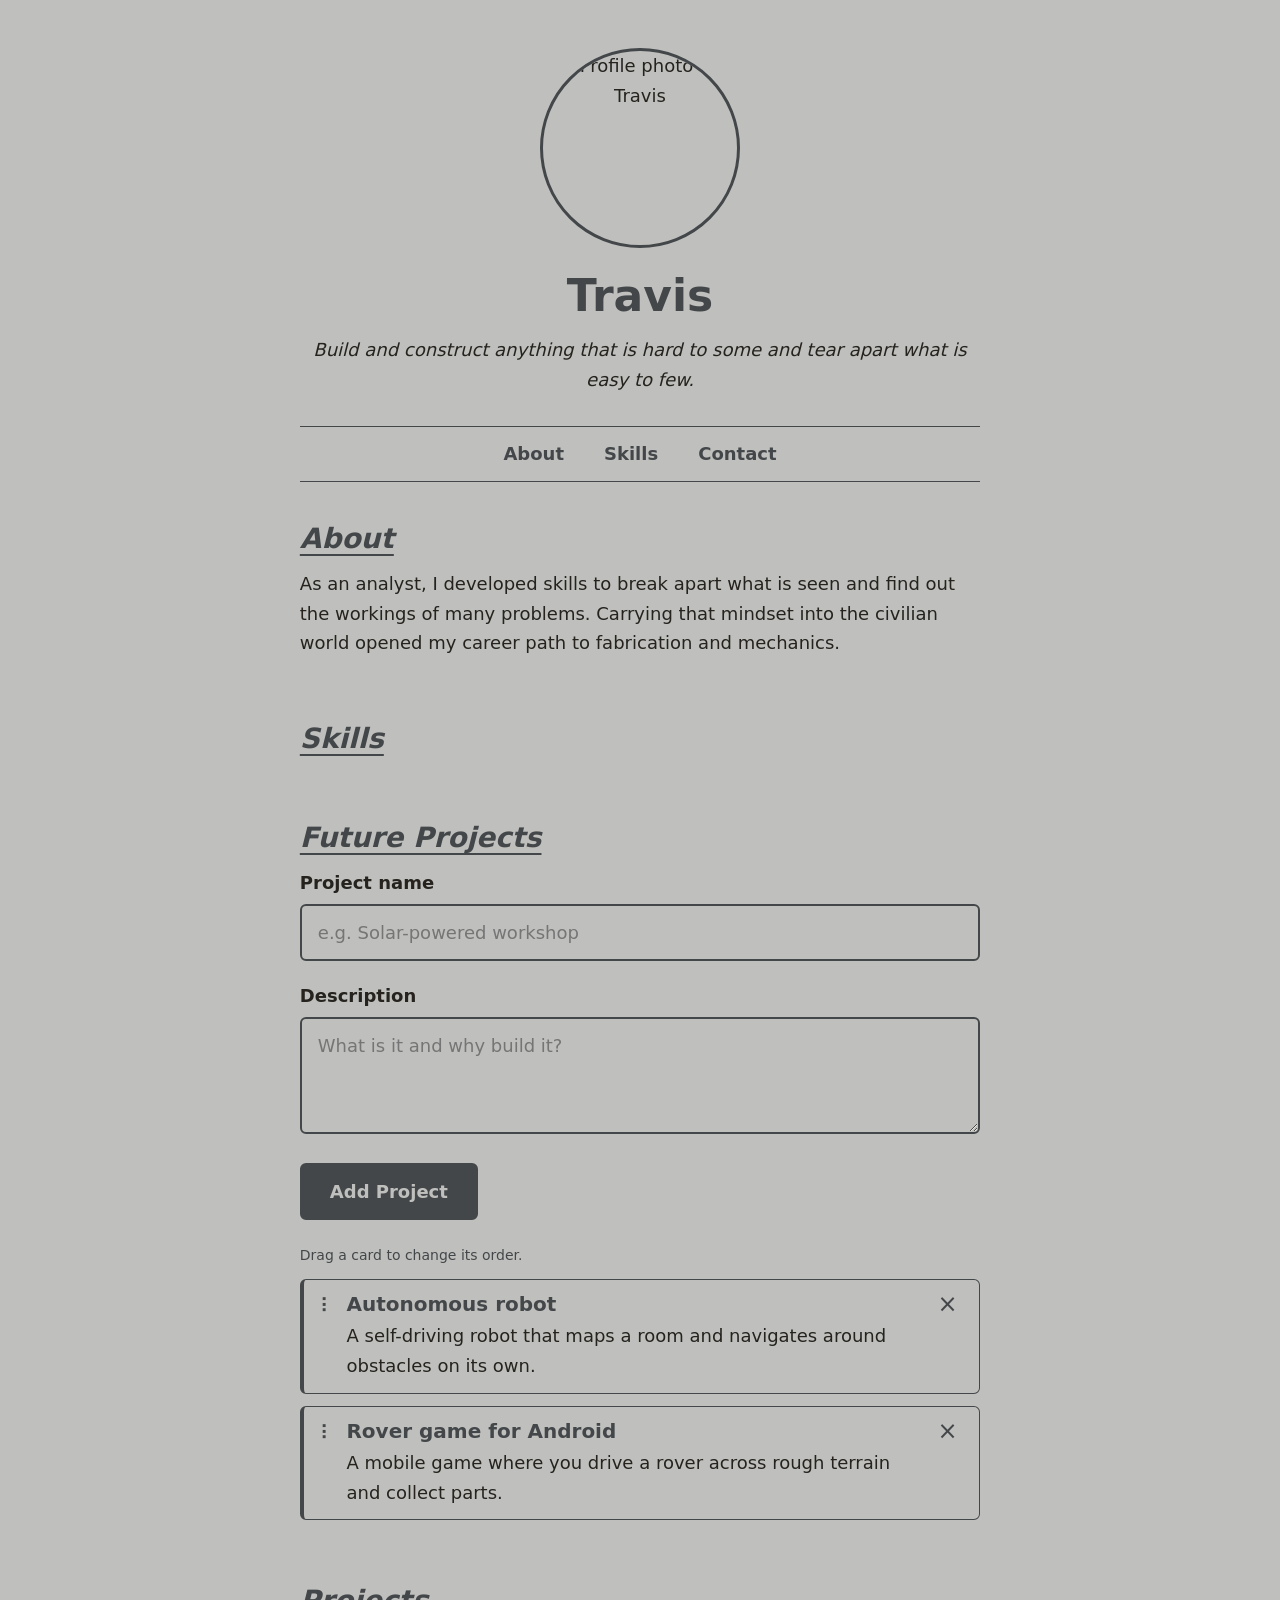
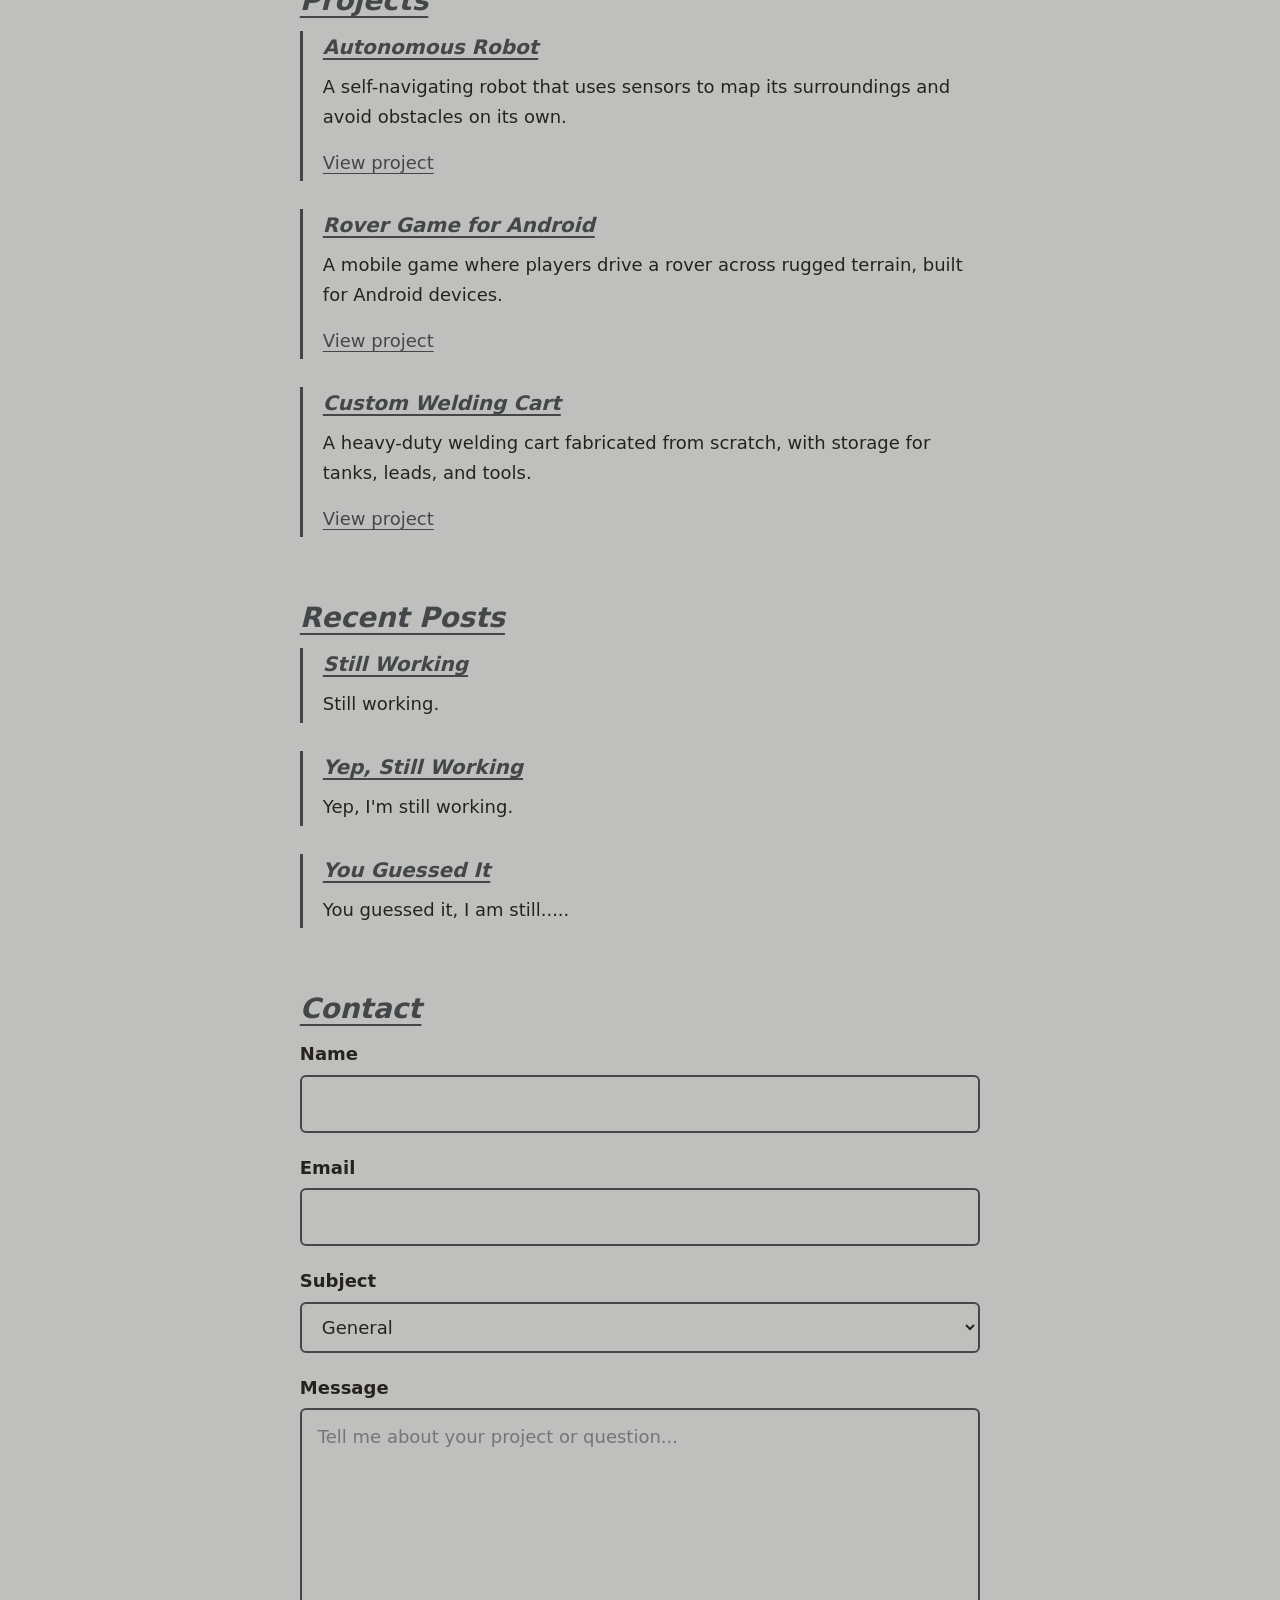
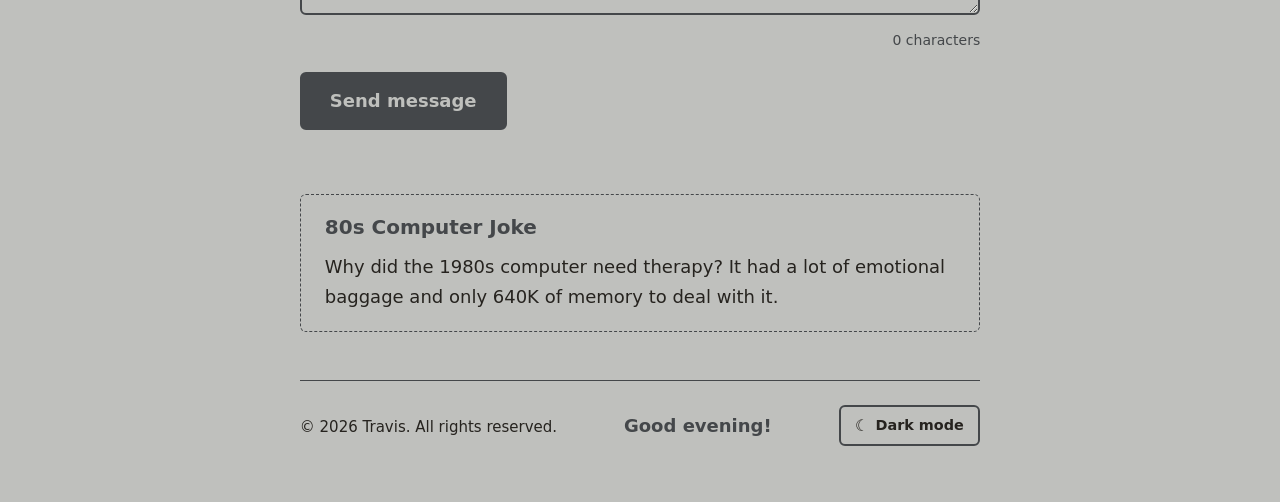
==== commit 94ed92fc: "Replace Currently Building with dynamic Future Projects section - Project cards are rendered from a " ====
--- a/index.html
+++ b/index.html
@@ -63,12 +63,24 @@
       </ul>
     </section>
 
-    <section id="currently-building">
-      <h2>Currently Building</h2>
-      <ul>
-        <li>Autonomous robot</li>
-        <li>Rover game for Android</li>
-      </ul>
+    <section id="future-projects">
+      <h2>Future Projects</h2>
+
+      <!-- Add a project: the cards below are rebuilt from a JavaScript array (see script.js) -->
+      <form id="project-form" class="project-form">
+        <p>
+          <label for="project-name">Project name</label>
+          <input type="text" id="project-name" name="project-name" placeholder="e.g. Solar-powered workshop" required>
+        </p>
+        <p>
+          <label for="project-description">Description</label>
+          <textarea id="project-description" name="project-description" rows="3" placeholder="What is it and why build it?" required></textarea>
+        </p>
+        <button type="submit">Add Project</button>
+      </form>
+
+      <p class="project-hint" id="project-hint">Drag a card to change its order.</p>
+      <ul class="project-cards" id="project-cards" aria-describedby="project-hint"></ul>
     </section>
 
     <section id="projects">
--- a/styles.css
+++ b/styles.css
@@ -307,6 +307,106 @@
 
 
 /* ==========================================================================
+   7b. FUTURE PROJECTS (cards built by script.js from an array)
+   Form on top, then a list of draggable cards with a delete (×) button.
+   Fields and the Add Project button reuse the form styles in section 10.
+   ========================================================================== */
+.project-form {
+  margin-bottom: 1.5rem;
+}
+
+.project-form textarea {
+  min-height: 5rem;               /* shorter than the contact message box */
+}
+
+.project-hint {
+  font-size: 0.875rem;
+  color: var(--color-accent);
+  margin-bottom: 0.75rem;
+}
+
+.project-cards {
+  display: grid;
+  gap: 0.75rem;
+  list-style: none;
+  margin: 0;
+  padding: 0;
+}
+
+.project-card {
+  display: flex;
+  align-items: flex-start;
+  gap: 0.75rem;
+  padding: 0.75rem 1rem;
+  border: 1px solid var(--color-accent);
+  border-left-width: 4px;
+  border-radius: var(--radius);
+  background-color: var(--color-bg);
+  cursor: grab;
+}
+
+.project-card:active {
+  cursor: grabbing;
+}
+
+/* Grip dots on the left signal that the card can be dragged */
+.project-card-grip {
+  color: var(--color-accent);
+  font-size: 1.25rem;
+  line-height: 1.4;
+  user-select: none;
+}
+
+.project-card-body {
+  flex: 1;
+  min-width: 0;                   /* lets long words wrap instead of overflowing */
+  overflow-wrap: anywhere;
+}
+
+.project-card h3 {
+  margin-bottom: 0.25rem;
+  font-style: normal;             /* cards read as content, not section titles */
+  text-decoration: none;
+}
+
+.project-card p {
+  margin: 0;
+}
+
+/* Card being dragged fades; the card it will land on gets a thick outline */
+.project-card.is-dragging {
+  opacity: 0.4;
+}
+
+.project-card.is-drop-target {
+  outline: 3px dashed var(--color-text);
+  outline-offset: 2px;
+}
+
+/* Delete (×) button: plain text, no box */
+.project-cards .project-delete {
+  padding: 0 0.35rem;
+  font-size: 1.5rem;
+  font-weight: 400;
+  line-height: 1;
+  color: var(--color-accent);
+  background: none;
+  border: none;
+}
+
+.project-cards .project-delete:hover,
+.project-cards .project-delete:focus-visible {
+  color: var(--color-text);
+  background: none;
+}
+
+.project-empty {
+  color: var(--color-accent);
+  font-style: italic;
+}
+
+
+/* ==========================================================================
    8. ARTICLES (Projects & Recent Posts)
    Each article gets a left accent bar and breathing room.
    ========================================================================== */
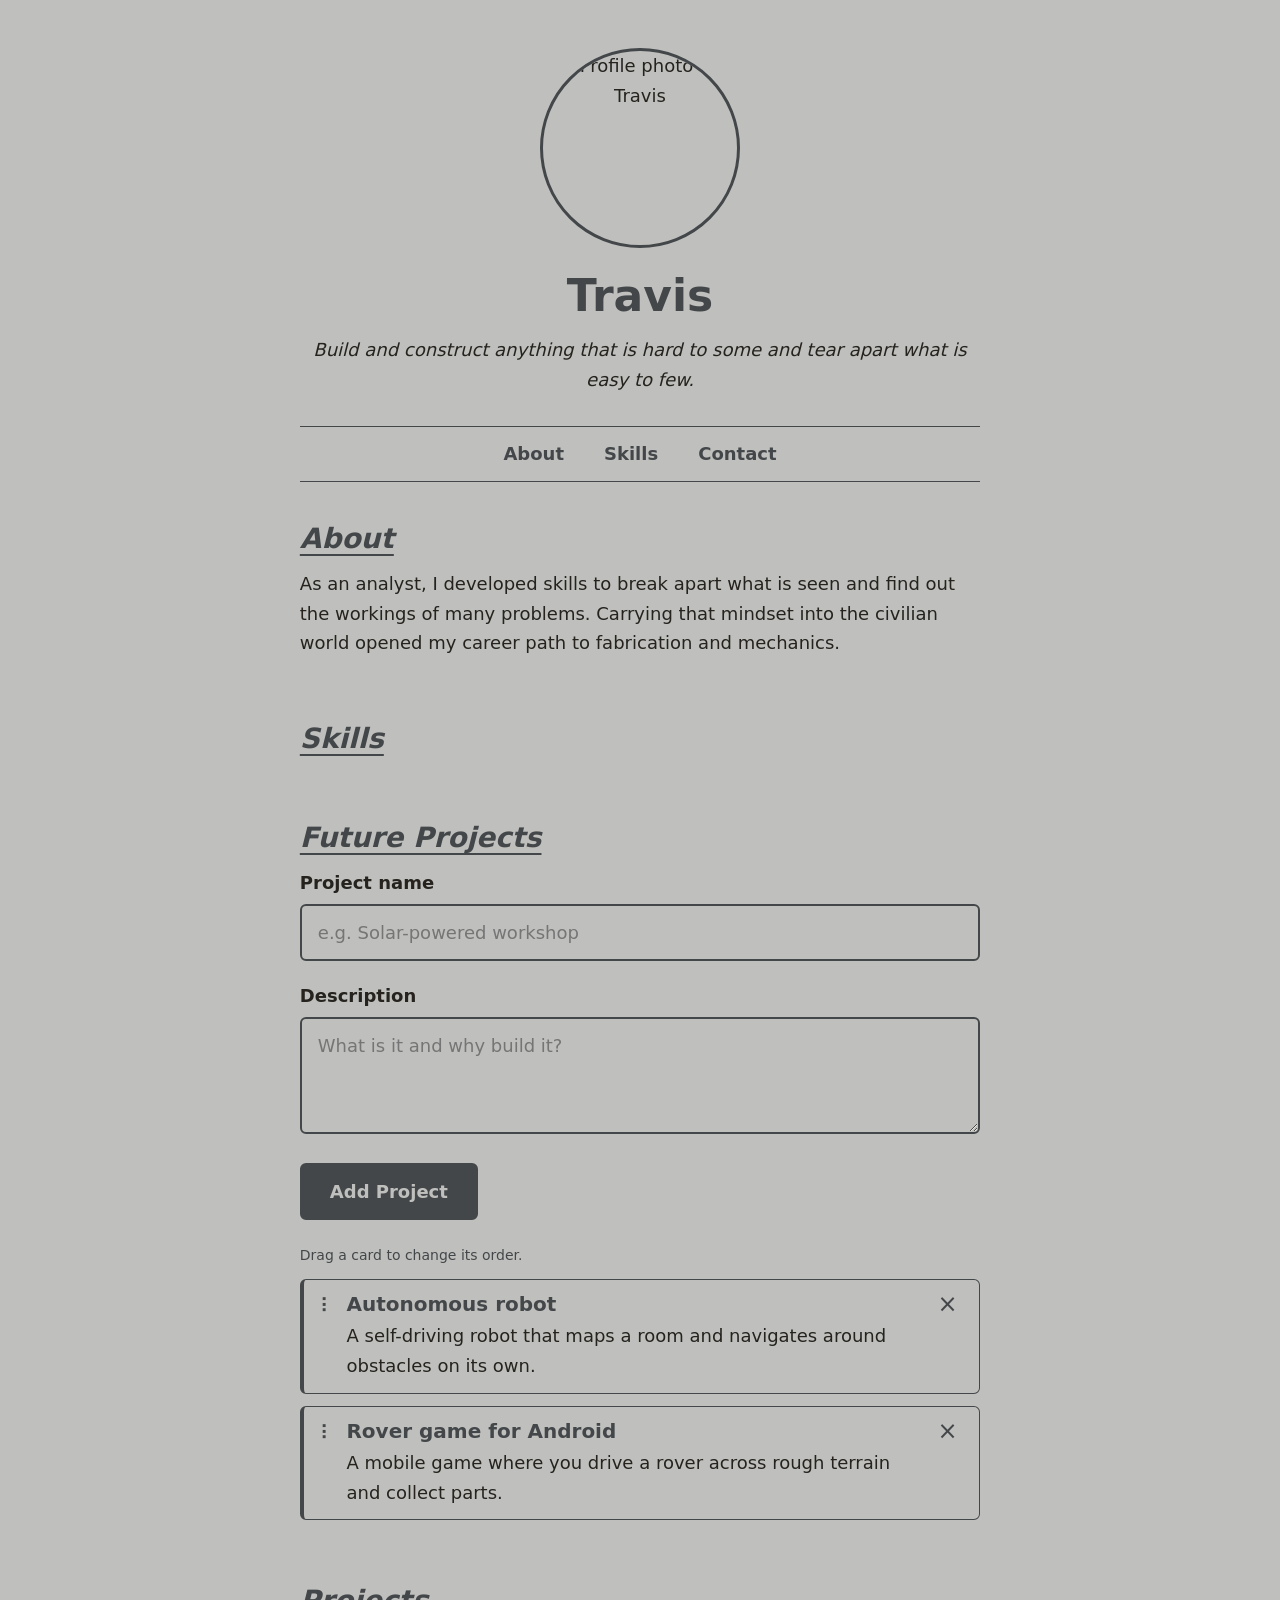
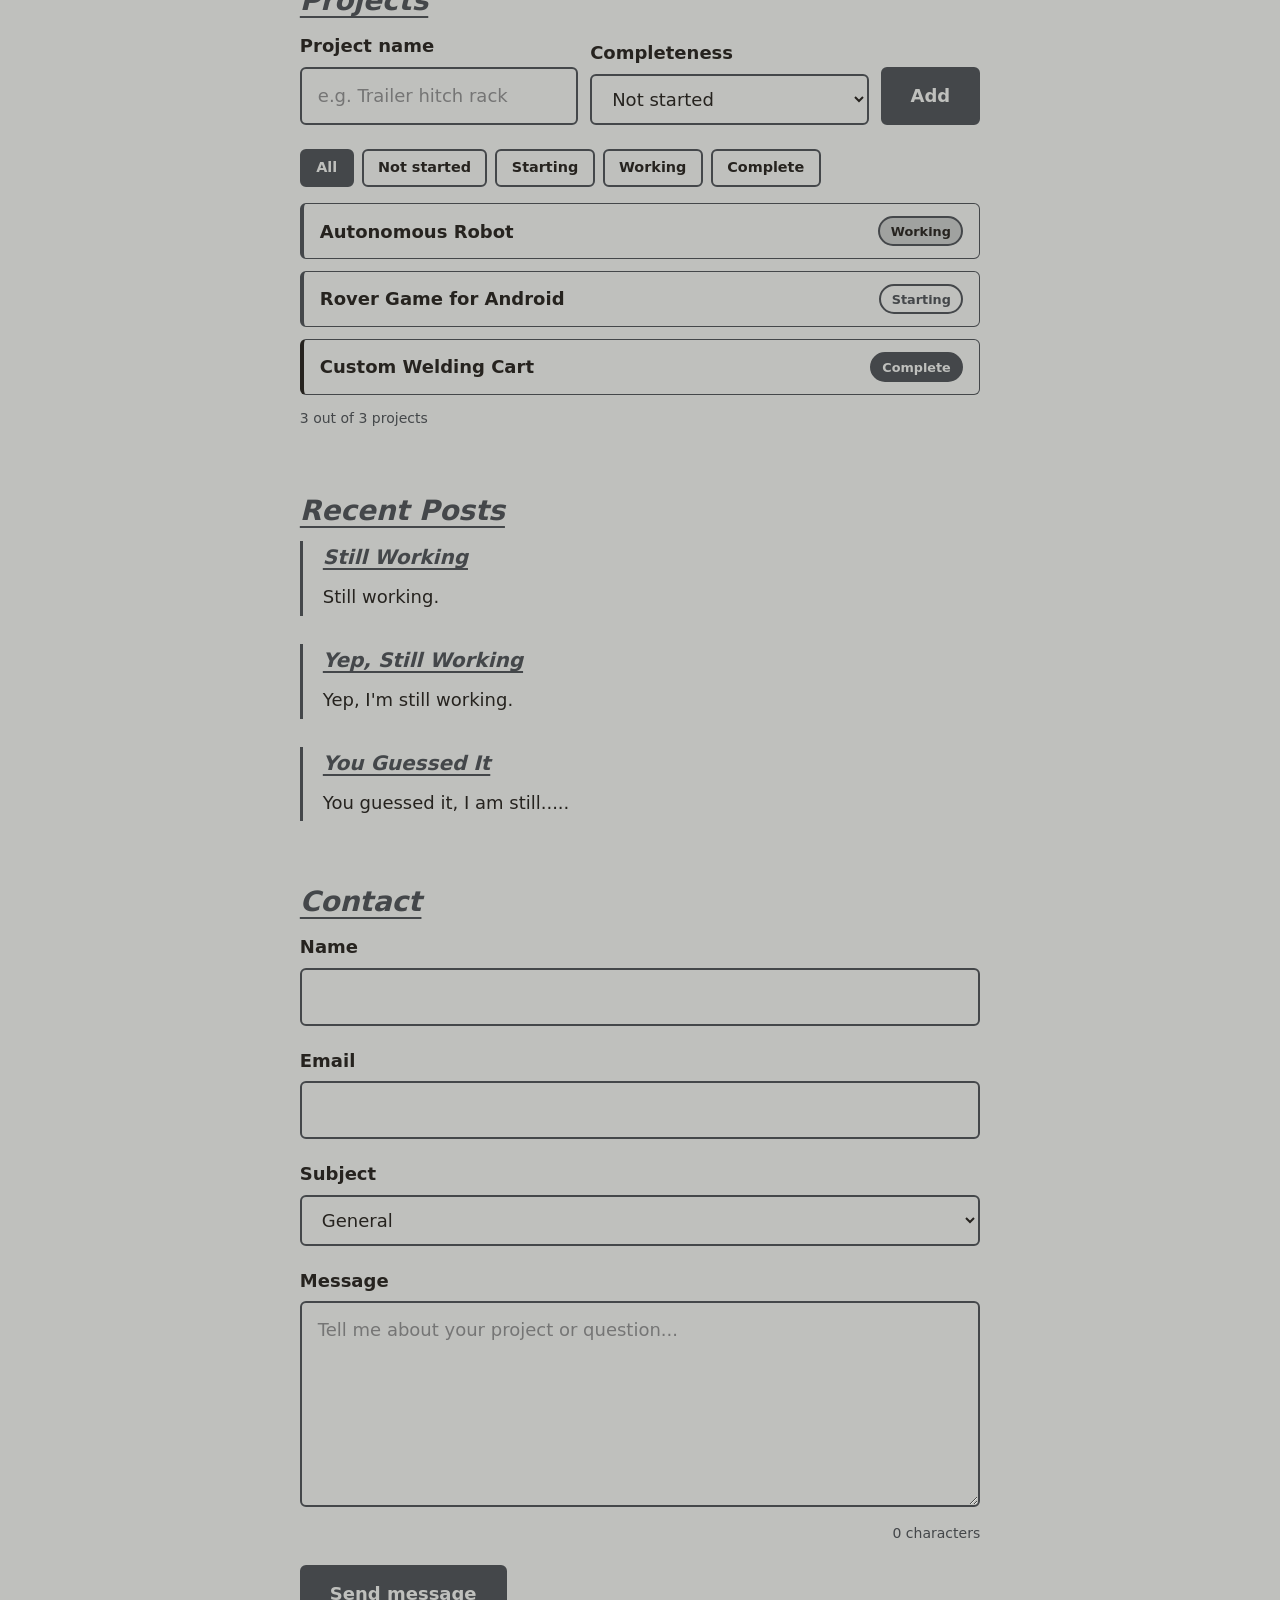
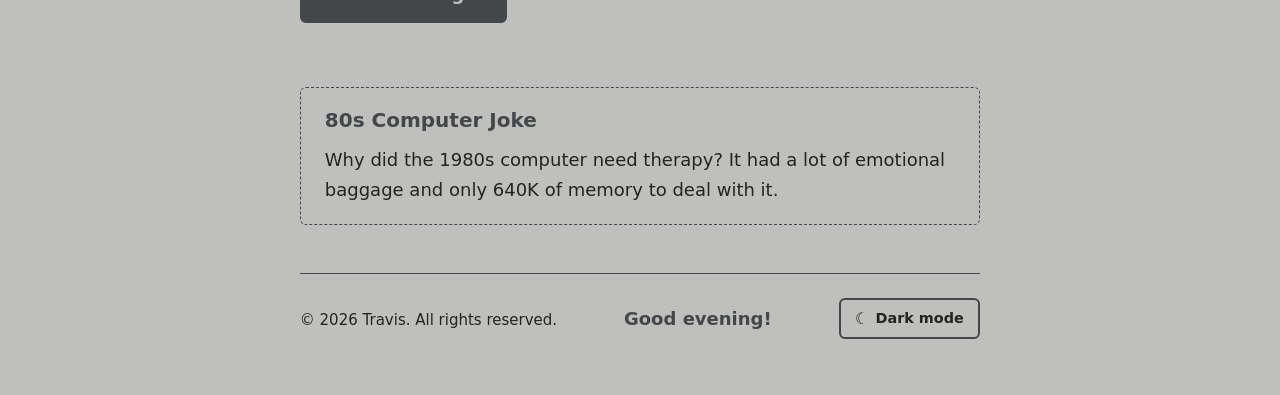
==== commit 03a6e65c: "Refactor to data-driven rendering with filter Co-Authored-By: Claude Opus 5.5 <noreply@anthropic.com" ====
--- a/index.html
+++ b/index.html
@@ -86,23 +86,35 @@
     <section id="projects">
       <h2>Projects</h2>
 
-      <article>
-        <h3>Autonomous Robot</h3>
-        <p>A self-navigating robot that uses sensors to map its surroundings and avoid obstacles on its own.</p>
-        <a href="#">View project</a>
-      </article>
+      <!-- Add a project: the list below is rebuilt from the `projects` array (see script.js) -->
+      <form id="projects-form" class="projects-form">
+        <p class="projects-form-field">
+          <label for="projects-name">Project name</label>
+          <input type="text" id="projects-name" name="projects-name" placeholder="e.g. Trailer hitch rack" required>
+        </p>
+        <p class="projects-form-field">
+          <label for="projects-level">Completeness</label>
+          <select id="projects-level" name="projects-level">
+            <option value="not started">Not started</option>
+            <option value="starting">Starting</option>
+            <option value="working">Working</option>
+            <option value="complete">Complete</option>
+          </select>
+        </p>
+        <button type="submit">Add</button>
+      </form>
 
-      <article>
-        <h3>Rover Game for Android</h3>
-        <p>A mobile game where players drive a rover across rugged terrain, built for Android devices.</p>
-        <a href="#">View project</a>
-      </article>
+      <!-- Filter buttons: show only projects at one completeness level (see script.js) -->
+      <div class="projects-filters" id="projects-filters" role="group" aria-label="Filter projects by completeness">
+        <button type="button" data-filter="all" aria-pressed="true">All</button>
+        <button type="button" data-filter="not started" aria-pressed="false">Not started</button>
+        <button type="button" data-filter="starting" aria-pressed="false">Starting</button>
+        <button type="button" data-filter="working" aria-pressed="false">Working</button>
+        <button type="button" data-filter="complete" aria-pressed="false">Complete</button>
+      </div>
 
-      <article>
-        <h3>Custom Welding Cart</h3>
-        <p>A heavy-duty welding cart fabricated from scratch, with storage for tanks, leads, and tools.</p>
-        <a href="#">View project</a>
-      </article>
+      <ul class="projects-list" id="projects-list"></ul>
+      <p class="projects-count" id="projects-count" aria-live="polite"></p>
     </section>
 
     <section id="recent-posts">
--- a/styles.css
+++ b/styles.css
@@ -407,7 +407,123 @@
 
 
 /* ==========================================================================
-   8. ARTICLES (Projects & Recent Posts)
+   7c. PROJECTS (list built by renderProjects() in script.js)
+   Form row on top (name, completeness, Add), then one tile per project
+   with a completeness badge. Badges get "fuller" as work progresses:
+   not started = dashed, starting = outline, working = shaded, complete = solid.
+   ========================================================================== */
+.projects-form {
+  display: flex;
+  flex-wrap: wrap;
+  align-items: flex-end;
+  gap: 0.75rem;
+  margin-bottom: 1.5rem;
+}
+
+.projects-form-field {
+  flex: 1 1 10rem;
+  margin: 0;                       /* the flex gap handles spacing */
+}
+
+/* Filter buttons: outlined by default; the active one (aria-pressed="true")
+   gets the solid accent background */
+.projects-filters {
+  display: flex;
+  flex-wrap: wrap;
+  gap: 0.5rem;
+  margin-bottom: 1rem;
+}
+
+.projects-filters button {
+  padding: 0.35rem 0.9rem;
+  font-size: 0.9rem;
+  color: var(--color-text);
+  background-color: transparent;
+  border: 2px solid var(--color-accent);
+}
+
+.projects-filters button:hover,
+.projects-filters button:focus-visible {
+  color: var(--color-text);
+  background-color: color-mix(in srgb, var(--color-accent) 20%, transparent);
+  border-color: var(--color-text);
+}
+
+.projects-filters button[aria-pressed="true"] {
+  color: var(--color-bg);
+  background-color: var(--color-accent);
+  border-color: var(--color-accent);
+  text-shadow: none;
+}
+
+.projects-count {
+  margin: 0.75rem 0 0;
+  font-size: 0.875rem;
+  color: var(--color-accent);
+}
+
+.projects-empty {
+  color: var(--color-accent);
+  font-style: italic;
+}
+
+.projects-list {
+  display: grid;
+  gap: 0.75rem;
+  list-style: none;
+  margin: 0;
+  padding: 0;
+}
+
+.projects-item {
+  display: flex;
+  justify-content: space-between;
+  align-items: center;
+  gap: 0.75rem;
+  padding: 0.75rem 1rem;
+  border: 1px solid var(--color-accent);
+  border-left-width: 4px;
+  border-radius: var(--radius);
+}
+
+.projects-item-name {
+  font-weight: 600;
+  min-width: 0;
+  overflow-wrap: anywhere;         /* long names wrap instead of overflowing */
+}
+
+.projects-item-level {
+  flex-shrink: 0;
+  padding: 0.15rem 0.65rem;
+  font-size: 0.8rem;
+  font-weight: 600;
+  text-transform: capitalize;
+  border: 2px solid var(--color-accent);
+  border-radius: 999px;
+  color: var(--color-accent);
+}
+
+.level-not-started .projects-item-level {
+  border-style: dashed;
+}
+
+.level-working .projects-item-level {
+  background-color: color-mix(in srgb, var(--color-accent) 25%, transparent);
+  color: var(--color-text);
+}
+
+.level-complete .projects-item-level {
+  background-color: var(--color-accent);
+  color: var(--color-bg);
+}
+
+.level-complete {
+  border-left-color: var(--color-text);
+}
+
+
+/* ==========================================================================
+   8. ARTICLES (Recent Posts)
    Each article gets a left accent bar and breathing room.
    ========================================================================== */
 article {
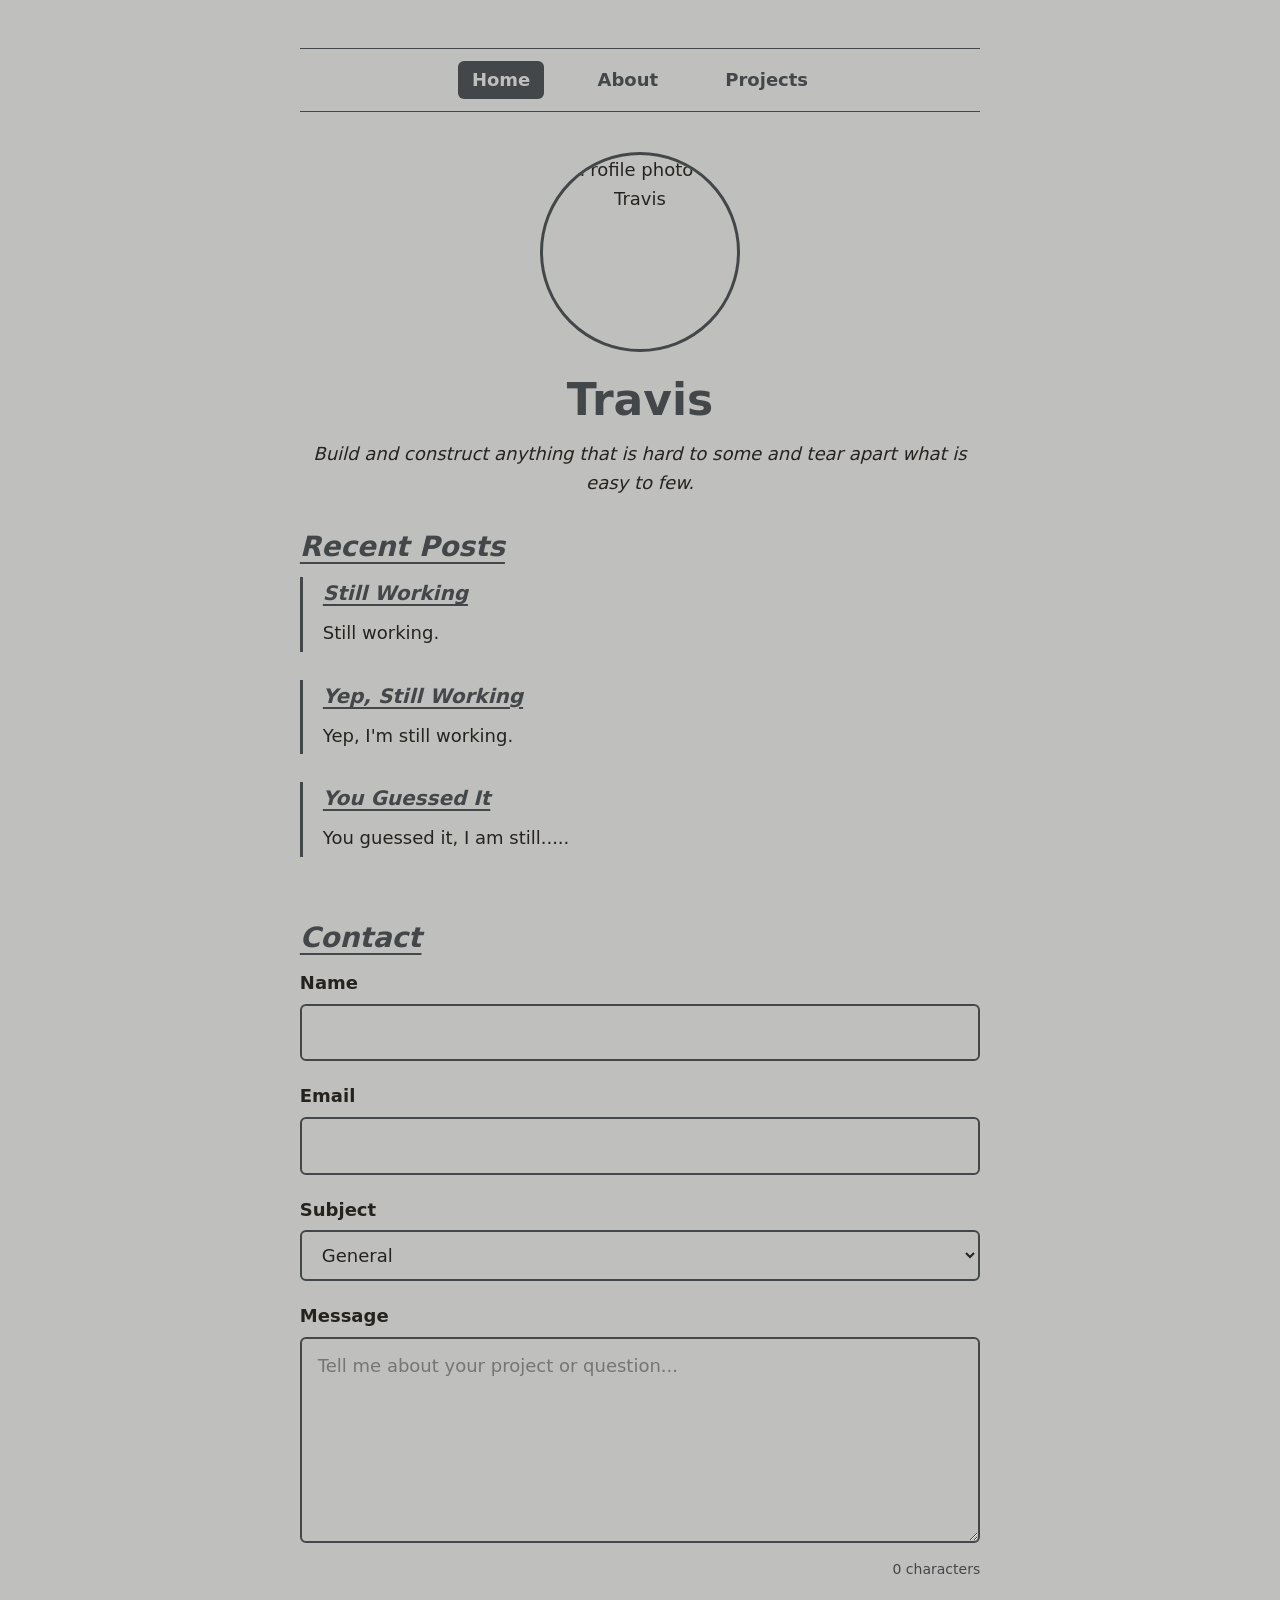
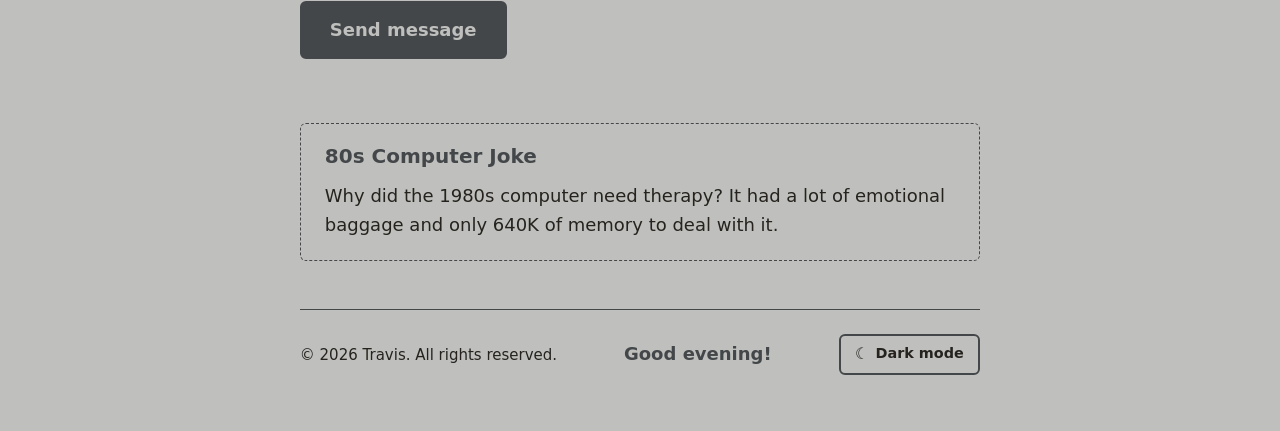
==== commit 3a02302c: "Restructure into multi-page site Co-Authored-By: Claude Opus 5.5 <noreply@anthropic.com>" ====
--- a/index.html
+++ b/index.html
@@ -4,9 +4,10 @@
   <meta charset="UTF-8">
   <meta name="viewport" content="width=device-width, initial-scale=1.0">
   <meta name="description" content="Personal profile of Travis, an engineer building for the future.">
-  <title>Travis | Profile</title>
+  <title>Travis | Home</title>
   <link rel="stylesheet" href="styles.css">
-  <!-- Apply the saved (or system) theme before the page paints, so there's no flash -->
+  <!-- Apply the saved (or system) theme before the page paints, so there's no flash.
+       Repeated on every page because it has to run before the page draws. -->
   <script>
     (function () {
       var theme;
@@ -17,9 +18,23 @@
       document.documentElement.setAttribute("data-theme", theme);
     })();
   </script>
-  <script src="script.js" defer></script>
+  <script src="scripts.js" defer></script>
 </head>
 <body>
+
+  <!-- Same nav on every page; aria-current="page" marks (and highlights) the current one -->
+  <nav aria-label="Main navigation">
+    <button type="button" class="nav-toggle" aria-expanded="false" aria-controls="nav-links" aria-label="Open menu">
+      <span class="nav-toggle-line"></span>
+      <span class="nav-toggle-line"></span>
+      <span class="nav-toggle-line"></span>
+    </button>
+    <ul id="nav-links">
+      <li><a href="index.html" aria-current="page">Home</a></li>
+      <li><a href="about.html">About</a></li>
+      <li><a href="projects.html">Projects</a></li>
+    </ul>
+  </nav>
 
   <header>
     <img src="https://placehold.co/200x200" alt="Profile photo of Travis" width="200" height="200">
@@ -27,96 +42,7 @@
     <p>Build and construct anything that is hard to some and tear apart what is easy to few.</p>
   </header>
 
-  <nav aria-label="Main navigation">
-    <button type="button" class="nav-toggle" aria-expanded="false" aria-controls="nav-links" aria-label="Open menu">
-      <span class="nav-toggle-line"></span>
-      <span class="nav-toggle-line"></span>
-      <span class="nav-toggle-line"></span>
-    </button>
-    <ul id="nav-links">
-      <li><a href="#">About</a></li>
-      <li><a href="#">Skills</a></li>
-      <li><a href="#">Contact</a></li>
-    </ul>
-  </nav>
-
   <main>
-    <section id="about">
-      <h2>About</h2>
-      <p>
-        As an analyst, I developed skills to break apart what is seen and find out
-        the workings of many problems. Carrying that mindset into the civilian world
-        opened my career path to fabrication and mechanics.
-      </p>
-    </section>
-
-    <section id="skills">
-      <!-- The heading holds a button that shows/hides the list (see script.js) -->
-      <h2>
-        <button type="button" class="skills-toggle" aria-expanded="true" aria-controls="skills-list">Skills</button>
-      </h2>
-      <ul id="skills-list">
-        <li>Fabricator</li>
-        <li>Welder</li>
-        <li>Mechanic</li>
-        <li>Computer enthusiast</li>
-      </ul>
-    </section>
-
-    <section id="future-projects">
-      <h2>Future Projects</h2>
-
-      <!-- Add a project: the cards below are rebuilt from a JavaScript array (see script.js) -->
-      <form id="project-form" class="project-form">
-        <p>
-          <label for="project-name">Project name</label>
-          <input type="text" id="project-name" name="project-name" placeholder="e.g. Solar-powered workshop" required>
-        </p>
-        <p>
-          <label for="project-description">Description</label>
-          <textarea id="project-description" name="project-description" rows="3" placeholder="What is it and why build it?" required></textarea>
-        </p>
-        <button type="submit">Add Project</button>
-      </form>
-
-      <p class="project-hint" id="project-hint">Drag a card to change its order.</p>
-      <ul class="project-cards" id="project-cards" aria-describedby="project-hint"></ul>
-    </section>
-
-    <section id="projects">
-      <h2>Projects</h2>
-
-      <!-- Add a project: the list below is rebuilt from the `projects` array (see script.js) -->
-      <form id="projects-form" class="projects-form">
-        <p class="projects-form-field">
-          <label for="projects-name">Project name</label>
-          <input type="text" id="projects-name" name="projects-name" placeholder="e.g. Trailer hitch rack" required>
-        </p>
-        <p class="projects-form-field">
-          <label for="projects-level">Completeness</label>
-          <select id="projects-level" name="projects-level">
-            <option value="not started">Not started</option>
-            <option value="starting">Starting</option>
-            <option value="working">Working</option>
-            <option value="complete">Complete</option>
-          </select>
-        </p>
-        <button type="submit">Add</button>
-      </form>
-
-      <!-- Filter buttons: show only projects at one completeness level (see script.js) -->
-      <div class="projects-filters" id="projects-filters" role="group" aria-label="Filter projects by completeness">
-        <button type="button" data-filter="all" aria-pressed="true">All</button>
-        <button type="button" data-filter="not started" aria-pressed="false">Not started</button>
-        <button type="button" data-filter="starting" aria-pressed="false">Starting</button>
-        <button type="button" data-filter="working" aria-pressed="false">Working</button>
-        <button type="button" data-filter="complete" aria-pressed="false">Complete</button>
-      </div>
-
-      <ul class="projects-list" id="projects-list"></ul>
-      <p class="projects-count" id="projects-count" aria-live="polite"></p>
-    </section>
-
     <section id="recent-posts">
       <h2>Recent Posts</h2>
 
@@ -161,7 +87,7 @@
         <p>
           <label for="message">Message</label>
           <textarea id="message" name="message" rows="6" placeholder="Tell me about your project or question..." aria-describedby="message-count" required></textarea>
-          <!-- Character counter, updated by script.js -->
+          <!-- Character counter, updated by scripts.js -->
           <span class="char-count" id="message-count">0 characters</span>
         </p>
 
--- a/styles.css
+++ b/styles.css
@@ -25,7 +25,7 @@
 }
 
 /* Dark theme: same three roles, swapped for a dark background.
-   Set by the theme toggle in the footer (see script.js). */
+   Set by the theme toggle in the footer (see scripts.js). */
 :root[data-theme="dark"] {
   --color-bg: #1f2022;      /* deep charcoal: page background */
   --color-text: #e4e3df;    /* soft off-white: body text */
@@ -160,13 +160,33 @@
   text-decoration: none;
 }
 
+nav a {
+  display: inline-block;
+  padding: 0.25rem 0.85rem;
+  border-radius: var(--radius);
+}
+
 nav a:hover,
 nav a:focus-visible {
   text-decoration: underline;
 }
 
+/* Active page: each page's HTML puts aria-current="page" on its own link.
+   Solid accent background with page-colored text, like the active filter. */
+nav a[aria-current="page"] {
+  color: var(--color-bg);
+  background-color: var(--color-accent);
+  text-shadow: none;
+}
+
+nav a[aria-current="page"]:hover,
+nav a[aria-current="page"]:focus-visible {
+  color: var(--color-bg);
+  background-color: var(--color-text);
+}
+
 /* --- Hamburger menu (phones only) ---------------------------------------
-   Three lines that open/close the nav. script.js adds the
+   Three lines that open/close the nav. scripts.js adds the
    .nav-collapsible class to <nav>; without it (JS off) the button stays
    hidden and the links stay visible, so the nav always works.
    "nav button.nav-toggle" is used so these rules beat the general
@@ -307,7 +327,7 @@
 
 
 /* ==========================================================================
-   7b. FUTURE PROJECTS (cards built by script.js from an array)
+   7b. FUTURE PROJECTS (cards built by scripts.js from an array)
    Form on top, then a list of draggable cards with a delete (×) button.
    Fields and the Add Project button reuse the form styles in section 10.
    ========================================================================== */
@@ -407,7 +427,7 @@
 
 
 /* ==========================================================================
-   7c. PROJECTS (list built by renderProjects() in script.js)
+   7c. PROJECTS (list built by renderProjects() in scripts.js)
    Form row on top (name, completeness, Add), then one tile per project
    with a completeness badge. Badges get "fuller" as work progresses:
    not started = dashed, starting = outline, working = shaded, complete = solid.
